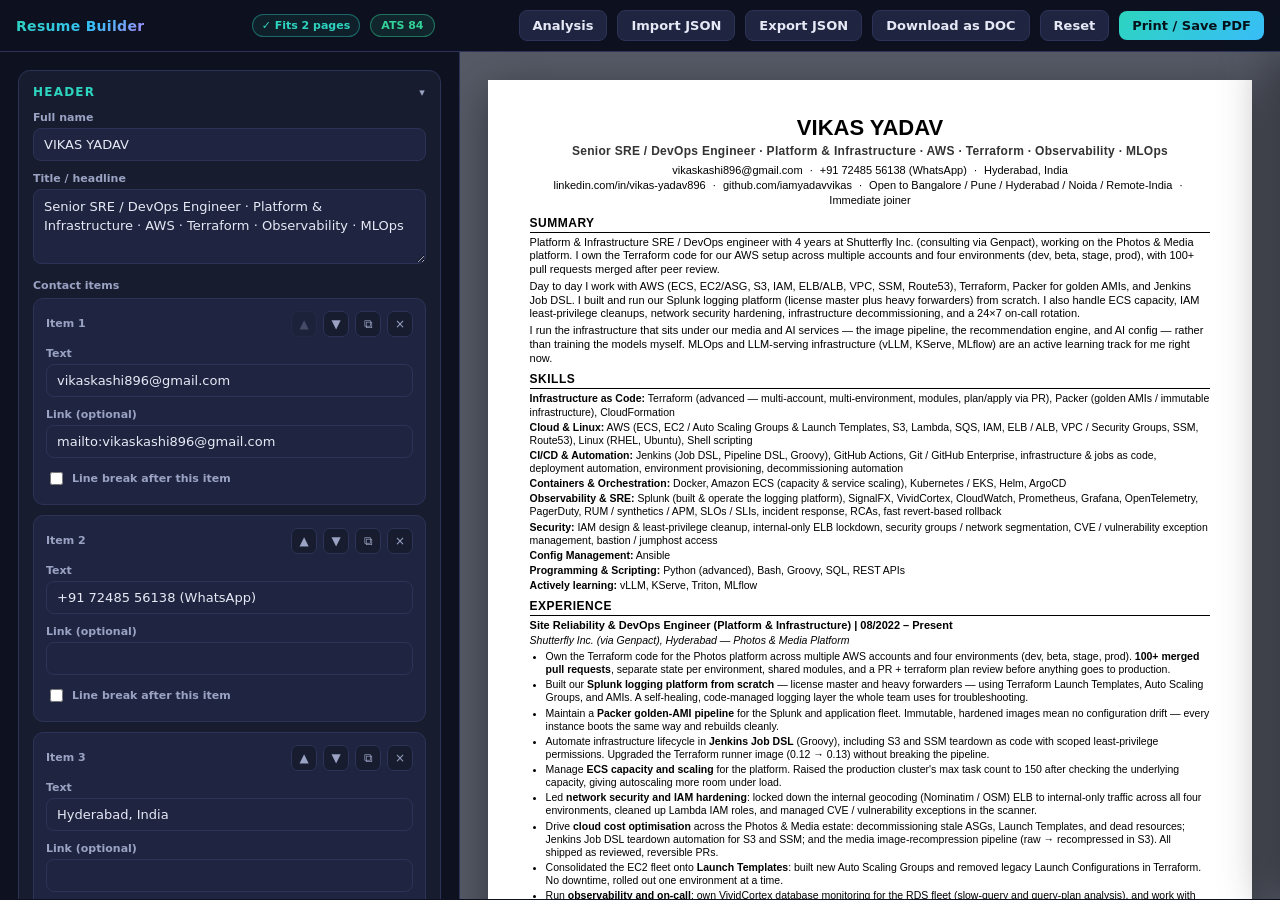
==== resume-builder.html @ e526722a "Fix DOC download to maintain one-page layout" ====
<!DOCTYPE html>
<html lang="en">
<head>
  <meta charset="UTF-8" />
  <meta name="viewport" content="width=device-width, initial-scale=1.0" />
  <title>Resume Builder — Vikas Yadav</title>
  <style>
    /* ============================================================
       APP CHROME (screen only)
       ============================================================ */
    :root {
      --app-bg: #0e1220;
      --app-panel: #171c2e;
      --app-panel-2: #1f2540;
      --app-border: #2c3357;
      --app-text: #e6e9f5;
      --app-muted: #9aa3c4;
      --app-accent: #2dd4bf;
      --app-accent-2: #38bdf8;
      --app-danger: #f87171;
    }

    * { box-sizing: border-box; }

    html, body { height: 100%; }

    body {
      margin: 0;
      font-family: "Inter", "Segoe UI", system-ui, -apple-system, sans-serif;
      background: var(--app-bg);
      color: var(--app-text);
    }

    .toolbar {
      position: sticky;
      top: 0;
      z-index: 50;
      display: flex;
      align-items: center;
      gap: 10px;
      flex-wrap: wrap;
      padding: 10px 16px;
      background: rgba(14, 18, 32, 0.92);
      backdrop-filter: blur(8px);
      border-bottom: 1px solid var(--app-border);
    }
    .toolbar .brand {
      font-weight: 700;
      letter-spacing: 0.3px;
      margin-right: auto;
      font-size: 14px;
    }
    .toolbar .brand span {
      background: linear-gradient(135deg, #2dd4bf 0%, #38bdf8 60%, #a78bfa 100%);
      -webkit-background-clip: text;
      background-clip: text;
      -webkit-text-fill-color: transparent;
    }
    .btn {
      font: inherit;
      font-size: 13px;
      font-weight: 600;
      color: var(--app-text);
      background: var(--app-panel-2);
      border: 1px solid var(--app-border);
      border-radius: 8px;
      padding: 7px 13px;
      cursor: pointer;
      transition: border-color 0.15s, transform 0.05s, background 0.15s;
    }
    .btn:hover { border-color: var(--app-accent); }
    .btn:active { transform: translateY(1px); }
    .btn.primary {
      background: linear-gradient(135deg, #2dd4bf 0%, #38bdf8 100%);
      color: #06121a;
      border: none;
    }
    .btn.danger:hover { border-color: var(--app-danger); color: var(--app-danger); }
    .saved-pill {
      font-size: 11px;
      color: var(--app-muted);
      min-width: 64px;
    }
    .fit-pill {
      font-size: 11px;
      font-weight: 600;
      padding: 4px 9px;
      border-radius: 999px;
      border: 1px solid var(--app-border);
      white-space: nowrap;
    }
    .fit-pill.ok { color: #2dd4bf; border-color: rgba(45,212,191,0.4); background: rgba(45,212,191,0.08); }
    .fit-pill.warn { color: #f87171; border-color: rgba(248,113,113,0.45); background: rgba(248,113,113,0.1); }

    /* ----- ATS / writing analysis ----- */
    .ats-pill {
      cursor: pointer;
      font-size: 11px;
      font-weight: 700;
      padding: 4px 10px;
      border-radius: 999px;
      border: 1px solid var(--app-border);
      white-space: nowrap;
    }
    .ats-pill.good { color: #34d399; border-color: rgba(52,211,153,0.45); background: rgba(52,211,153,0.1); }
    .ats-pill.mid  { color: #fbbf24; border-color: rgba(251,191,36,0.45); background: rgba(251,191,36,0.1); }
    .ats-pill.low  { color: #f87171; border-color: rgba(248,113,113,0.45); background: rgba(248,113,113,0.1); }

    .analysis-panel {
      position: fixed;
      top: 53px;
      right: 0;
      width: 380px;
      max-width: 92vw;
      height: calc(100vh - 53px);
      background: var(--app-panel);
      border-left: 1px solid var(--app-border);
      overflow-y: auto;
      transform: translateX(100%);
      transition: transform 0.2s ease;
      z-index: 40;
      padding: 16px 16px 60px;
      box-shadow: -16px 0 40px rgba(0,0,0,0.35);
    }
    body.show-analysis .analysis-panel { transform: none; }
    .analysis-panel h3 {
      font-size: 12px;
      text-transform: uppercase;
      letter-spacing: 1.2px;
      color: var(--app-accent);
      margin: 18px 0 8px;
    }
    .analysis-panel h3:first-of-type { margin-top: 0; }
    .ap-close {
      position: absolute;
      top: 12px;
      right: 14px;
      font-size: 18px;
      line-height: 1;
      color: var(--app-muted);
      background: none;
      border: none;
      cursor: pointer;
    }
    .ap-close:hover { color: var(--app-text); }

    .score-card {
      display: flex;
      align-items: center;
      gap: 14px;
      background: var(--app-panel-2);
      border: 1px solid var(--app-border);
      border-radius: 12px;
      padding: 14px;
    }
    .score-num { font-size: 30px; font-weight: 800; line-height: 1; white-space: nowrap; }
    .score-num small { font-size: 13px; font-weight: 600; color: var(--app-muted); }
    .score-meta { font-size: 11px; color: var(--app-muted); flex: 1; }
    .score-bar { height: 6px; border-radius: 999px; background: var(--app-border); margin-top: 7px; overflow: hidden; }
    .score-bar > i { display: block; height: 100%; border-radius: 999px; }
    .s-good { color: #34d399; } .bg-good { background: #34d399; }
    .s-mid  { color: #fbbf24; } .bg-mid  { background: #fbbf24; }
    .s-low  { color: #f87171; } .bg-low  { background: #f87171; }

    .check-row {
      display: flex;
      align-items: flex-start;
      gap: 8px;
      font-size: 12px;
      padding: 5px 0;
      border-bottom: 1px solid rgba(255,255,255,0.04);
    }
    .check-row .ck { flex: 0 0 16px; font-weight: 700; text-align: center; }
    .check-row .ck.pass { color: #34d399; }
    .check-row .ck.fail { color: #f87171; }
    .check-row .ck.warn { color: #fbbf24; }
    .check-row .ck-detail { color: var(--app-muted); font-size: 11px; }

    .issue {
      border-left: 3px solid var(--app-border);
      padding: 7px 10px;
      margin-bottom: 7px;
      background: var(--app-panel-2);
      border-radius: 0 8px 8px 0;
      font-size: 12px;
    }
    .issue.error { border-left-color: #f87171; }
    .issue.warn  { border-left-color: #fbbf24; }
    .issue.info  { border-left-color: #60a5fa; }
    .issue .where { font-size: 10px; text-transform: uppercase; letter-spacing: 0.6px; color: var(--app-muted); }
    .issue .msg { margin-top: 2px; color: var(--app-text); }
    .issue .quote { color: var(--app-muted); font-style: italic; margin-top: 2px; }
    .issue .sug { margin-top: 3px; }
    .issue .sug b { color: #34d399; }

    .verb-cat { margin-bottom: 8px; }
    .verb-cat .vc-title { font-size: 11px; font-weight: 700; color: var(--app-text); margin-bottom: 4px; }
    .chip {
      display: inline-block;
      font-size: 11px;
      color: var(--app-muted);
      background: var(--app-panel-2);
      border: 1px solid var(--app-border);
      border-radius: 6px;
      padding: 2px 7px;
      margin: 0 4px 4px 0;
    }
    .empty-good { font-size: 12px; color: #34d399; padding: 6px 0; }
    .ap-note { font-size: 11px; color: var(--app-muted); line-height: 1.5; margin: 2px 0 6px; }

    @media print { .analysis-panel { display: none !important; } }

    .layout {
      display: grid;
      grid-template-columns: minmax(360px, 460px) 1fr;
      gap: 0;
      height: calc(100vh - 53px);
    }

    /* ----- Form pane ----- */
    .form-pane {
      overflow-y: auto;
      padding: 18px 18px 80px;
      border-right: 1px solid var(--app-border);
      background: var(--app-bg);
    }
    .group {
      background: var(--app-panel);
      border: 1px solid var(--app-border);
      border-radius: 12px;
      padding: 14px 14px 16px;
      margin-bottom: 16px;
    }
    .group > h3 {
      margin: 0 0 12px;
      font-size: 12px;
      text-transform: uppercase;
      letter-spacing: 1.2px;
      color: var(--app-accent);
      cursor: pointer;
      display: flex;
      align-items: center;
      justify-content: space-between;
      user-select: none;
    }
    .group > h3 .chevron {
      font-size: 11px;
      color: var(--app-muted);
      transition: transform 0.15s;
    }
    .group.collapsed > h3 { margin-bottom: 0; }
    .group.collapsed > h3 .chevron { transform: rotate(-90deg); }
    .group.collapsed .group-body { display: none; }
    .field { margin-bottom: 11px; }
    .field:last-child { margin-bottom: 0; }
    .field label {
      display: block;
      font-size: 11px;
      font-weight: 600;
      color: var(--app-muted);
      margin-bottom: 4px;
    }
    .field input[type="text"],
    .field textarea {
      width: 100%;
      font: inherit;
      font-size: 13px;
      color: var(--app-text);
      background: var(--app-panel-2);
      border: 1px solid var(--app-border);
      border-radius: 8px;
      padding: 8px 10px;
      resize: vertical;
    }
    .field input:focus,
    .field textarea:focus {
      outline: none;
      border-color: var(--app-accent);
    }
    .field textarea { min-height: 60px; line-height: 1.45; }

    .item {
      background: var(--app-panel-2);
      border: 1px solid var(--app-border);
      border-radius: 10px;
      padding: 12px;
      margin-bottom: 10px;
    }
    .item-head {
      display: flex;
      align-items: center;
      gap: 6px;
      margin-bottom: 10px;
    }
    .item-head .item-title {
      font-size: 11px;
      font-weight: 700;
      color: var(--app-muted);
      margin-right: auto;
    }
    .icon-btn {
      font: inherit;
      font-size: 12px;
      line-height: 1;
      width: 26px;
      height: 26px;
      display: inline-flex;
      align-items: center;
      justify-content: center;
      color: var(--app-muted);
      background: var(--app-panel);
      border: 1px solid var(--app-border);
      border-radius: 7px;
      cursor: pointer;
    }
    .icon-btn:hover { color: var(--app-text); border-color: var(--app-accent); }
    .icon-btn.del:hover { color: var(--app-danger); border-color: var(--app-danger); }
    .icon-btn:disabled { opacity: 0.3; cursor: not-allowed; }

    .add-btn {
      width: 100%;
      font: inherit;
      font-size: 12px;
      font-weight: 600;
      color: var(--app-accent);
      background: transparent;
      border: 1px dashed var(--app-border);
      border-radius: 8px;
      padding: 8px;
      cursor: pointer;
    }
    .add-btn:hover { border-color: var(--app-accent); background: rgba(45, 212, 191, 0.06); }

    .bullets { margin-top: 8px; }
    .bullet-row {
      display: flex;
      align-items: flex-start;
      gap: 6px;
      margin-bottom: 6px;
    }
    .bullet-row textarea {
      flex: 1;
      min-height: 44px;
    }
    .bullet-row .bullet-ctrls {
      display: flex;
      flex-direction: column;
      gap: 4px;
    }
    .hint {
      font-size: 10.5px;
      color: var(--app-muted);
      margin-top: 4px;
      line-height: 1.4;
    }
    .hint code {
      background: var(--app-panel-2);
      padding: 1px 4px;
      border-radius: 4px;
      color: var(--app-accent);
    }

    /* ----- Preview pane ----- */
    .preview-pane {
      overflow-y: auto;
      padding: 28px;
      background: #555a66;
      display: flex;
      justify-content: center;
      align-items: flex-start;
    }
    .page {
      background: #fff;
      width: 210mm;
      min-height: 297mm;
      padding: 9mm 11mm;
      box-shadow: 0 10px 40px rgba(0, 0, 0, 0.4);
      position: relative;
    }
    .page-guide {
      position: absolute;
      left: 0;
      right: 0;
      border-top: 1px dashed rgba(220, 38, 38, 0.5);
      pointer-events: none;
      z-index: 2;
    }
    .page-guide span {
      position: absolute;
      right: 6px;
      top: -8px;
      font-size: 8px;
      font-weight: 600;
      color: #dc2626;
      background: #fff;
      padding: 0 4px;
      font-family: "Inter", system-ui, sans-serif;
      letter-spacing: 0.4px;
    }

    @media (max-width: 900px) {
      .layout { grid-template-columns: 1fr; height: auto; }
      .form-pane { border-right: none; border-bottom: 1px solid var(--app-border); max-height: 65vh; }
      .preview-pane { overflow-x: auto; padding: 16px; }
    }

    /* ============================================================
       RESUME PREVIEW STYLES (mirror of resume.html print CSS)
       Scoped under .resume so app chrome is unaffected.
       ============================================================ */
    .resume {
      font-family: Arial, Helvetica, sans-serif;
      color: #000;
      font-size: 11px;
      line-height: 1.25;
    }
    .resume * { box-sizing: border-box; margin: 0; padding: 0; }
    .resume header { text-align: center; margin-bottom: 6px; }
    .resume .name {
      font-size: 22px;
      font-weight: 700;
      margin-bottom: 2px;
      color: #000;
    }
    .resume .title {
      font-size: 12px;
      font-weight: 600;
      color: #333;
      letter-spacing: 0.3px;
      margin-bottom: 4px;
    }
    .resume .contact {
      font-size: 11px;
      color: #000;
      line-height: 1.4;
    }
    .resume .contact a { color: #000; text-decoration: none; }
    .resume .contact span { white-space: nowrap; }
    .resume .sep { color: #000; margin: 0 4px; }
    .resume section { margin-top: 7px; }
    .resume h2 {
      font-size: 12px;
      font-weight: 700;
      text-transform: uppercase;
      letter-spacing: 0.5px;
      color: #000;
      border-bottom: 1.5px solid #000;
      padding-bottom: 1px;
      margin-bottom: 3px;
    }
    .resume p.summary { font-size: 11px; color: #000; margin-bottom: 3px; text-align: left; }
    .resume .skills p { font-size: 10.5px; color: #000; margin-bottom: 2px; }
    .resume .skills strong { font-weight: 700; color: #000; }
    .resume .job-title-line { font-size: 11px; font-weight: 700; color: #000; margin-bottom: 1px; }
    .resume .job-company-line { font-size: 10.5px; font-style: italic; color: #000; margin-bottom: 3px; }
    .resume ul { list-style: disc; margin: 0 0 3px; padding-left: 16px; }
    .resume li { font-size: 10.5px; margin-bottom: 2px; color: #000; }
    .resume li strong { color: #000; font-weight: 700; }
    .resume .edu-line { font-size: 11px; color: #000; margin-bottom: 3px; }
    .resume .edu-line strong { font-weight: 700; }

    /* ============================================================
       PRINT — only the resume, at A4, app chrome hidden
       ============================================================ */
    @page { size: A4; margin: 0; }
    @media print {
      html, body {
        -webkit-print-color-adjust: exact;
        print-color-adjust: exact;
        background: #fff !important;
        height: auto !important;
      }
      .toolbar, .form-pane, .preview-pane { display: block; }
      .toolbar, .form-pane { display: none !important; }
      .layout { display: block; height: auto; }
      .preview-pane {
        overflow: visible;
        padding: 0;
        background: #fff;
        display: block;
      }
      .page {
        width: auto;
        min-height: 0;
        padding: 7mm 9mm;
        background: #fff;
        box-shadow: none;
      }
      .page-guide { display: none !important; }
      .resume section { page-break-inside: avoid; }
      .resume li, .resume .job-head { page-break-inside: avoid; }
    }
  </style>
</head>
<body>
  <div class="toolbar">
    <div class="brand"><span>Resume Builder</span></div>
    <span class="fit-pill" id="fitPill"></span>
    <span class="ats-pill" id="atsPill" title="Open ATS &amp; writing analysis">ATS &mdash;</span>
    <span class="saved-pill" id="savedPill"></span>
    <button class="btn" id="btnAnalysis">Analysis</button>
    <button class="btn" id="btnImport">Import JSON</button>
    <button class="btn" id="btnExport">Export JSON</button>
    <button class="btn" id="btnDownloadDoc">Download as DOC</button>
    <button class="btn danger" id="btnReset">Reset</button>
    <button class="btn primary" id="btnPrint">Print / Save PDF</button>
    <input type="file" id="fileInput" accept="application/json,.json" hidden />
  </div>

  <div class="layout">
    <div class="form-pane" id="formPane"></div>
    <div class="preview-pane">
      <div class="page" id="page">
        <div class="resume" id="resume"></div>
      </div>
    </div>
  </div>

  <aside class="analysis-panel" id="analysisPanel"></aside>

  <script>
  "use strict";

  /* ============================================================
     DEFAULT DATA (seeded verbatim from resume.html)
     ============================================================ */
  const DEFAULT_DATA = {
    name: "VIKAS YADAV",
    title: "Senior SRE / DevOps Engineer · Platform & Infrastructure · AWS · Terraform · Observability · MLOps",
    contacts: [
      { text: "vikaskashi896@gmail.com", href: "mailto:vikaskashi896@gmail.com", break: false },
      { text: "+91 72485 56138 (WhatsApp)", href: "", break: false },
      { text: "Hyderabad, India", href: "", break: true },
      { text: "linkedin.com/in/vikas-yadav896", href: "https://linkedin.com/in/vikas-yadav896", break: false },
      { text: "github.com/iamyadavvikas", href: "https://github.com/iamyadavvikas", break: false },
      { text: "Open to Bangalore / Pune / Hyderabad / Noida / Remote-India", href: "", break: false },
      { text: "Immediate joiner", href: "", break: false }
    ],
    summary: "Platform & Infrastructure SRE / DevOps engineer with 4 years at Shutterfly Inc. (consulting via Genpact), working on the Photos & Media platform. I own the Terraform code for our AWS setup across multiple accounts and four environments (dev, beta, stage, prod), with 100+ pull requests merged after peer review.\n\nDay to day I work with AWS (ECS, EC2/ASG, S3, IAM, ELB/ALB, VPC, SSM, Route53), Terraform, Packer for golden AMIs, and Jenkins Job DSL. I built and run our Splunk logging platform (license master plus heavy forwarders) from scratch. I also handle ECS capacity, IAM least-privilege cleanups, network security hardening, infrastructure decommissioning, and a 24×7 on-call rotation.\n\nI run the infrastructure that sits under our media and AI services — the image pipeline, the recommendation engine, and AI config — rather than training the models myself. MLOps and LLM-serving infrastructure (vLLM, KServe, MLflow) are an active learning track for me right now.",
    skills: [
      { k: "Infrastructure as Code", v: "Terraform (advanced — multi-account, multi-environment, modules, plan/apply via PR), Packer (golden AMIs / immutable infrastructure), CloudFormation" },
      { k: "Cloud & Linux", v: "AWS (ECS, EC2 / Auto Scaling Groups & Launch Templates, S3, Lambda, SQS, IAM, ELB / ALB, VPC / Security Groups, SSM, Route53), Linux (RHEL, Ubuntu), Shell scripting" },
      { k: "CI/CD & Automation", v: "Jenkins (Job DSL, Pipeline DSL, Groovy), GitHub Actions, Git / GitHub Enterprise, infrastructure & jobs as code, deployment automation, environment provisioning, decommissioning automation" },
      { k: "Containers & Orchestration", v: "Docker, Amazon ECS (capacity & service scaling), Kubernetes / EKS, Helm, ArgoCD" },
      { k: "Observability & SRE", v: "Splunk (built & operate the logging platform), SignalFX, VividCortex, CloudWatch, Prometheus, Grafana, OpenTelemetry, PagerDuty, RUM / synthetics / APM, SLOs / SLIs, incident response, RCAs, fast revert-based rollback" },
      { k: "Security", v: "IAM design & least-privilege cleanup, internal-only ELB lockdown, security groups / network segmentation, CVE / vulnerability exception management, bastion / jumphost access" },
      { k: "Config Management", v: "Ansible" },
      { k: "Programming & Scripting", v: "Python (advanced), Bash, Groovy, SQL, REST APIs" },
      { k: "Actively learning", v: "vLLM, KServe, Triton, MLflow" }
    ],
    experience: [
      {
        title: "Site Reliability & DevOps Engineer (Platform & Infrastructure)",
        date: "08/2022 – Present",
        org: "Shutterfly Inc. (via Genpact), Hyderabad — Photos & Media Platform",
        bullets: [
          "Own the Terraform code for the Photos platform across multiple AWS accounts and four environments (dev, beta, stage, prod). **100+ merged pull requests**, separate state per environment, shared modules, and a PR + terraform plan review before anything goes to production.",
          "Built our **Splunk logging platform from scratch** — license master and heavy forwarders — using Terraform Launch Templates, Auto Scaling Groups, and AMIs. A self-healing, code-managed logging layer the whole team uses for troubleshooting.",
          "Maintain a **Packer golden-AMI pipeline** for the Splunk and application fleet. Immutable, hardened images mean no configuration drift — every instance boots the same way and rebuilds cleanly.",
          "Automate infrastructure lifecycle in **Jenkins Job DSL** (Groovy), including S3 and SSM teardown as code with scoped least-privilege permissions. Upgraded the Terraform runner image (0.12 → 0.13) without breaking the pipeline.",
          "Manage **ECS capacity and scaling** for the platform. Raised the production cluster's max task count to 150 after checking the underlying capacity, giving autoscaling more room under load.",
          "Led **network security and IAM hardening**: locked down the internal geocoding (Nominatim / OSM) ELB to internal-only traffic across all four environments, cleaned up Lambda IAM roles, and managed CVE / vulnerability exceptions in the scanner.",
          "Drive **cloud cost optimisation** across the Photos & Media estate: decommissioning stale ASGs, Launch Templates, and dead resources; Jenkins Job DSL teardown automation for S3 and SSM; and the media image-recompression pipeline (raw → recompressed in S3). All shipped as reviewed, reversible PRs.",
          "Consolidated the EC2 fleet onto **Launch Templates**: built new Auto Scaling Groups and removed legacy Launch Configurations in Terraform. No downtime, rolled out one environment at a time.",
          "Run **observability and on-call**: own VividCortex database monitoring for the RDS fleet (slow-query and query-plan analysis), and work with SignalFX, RUM, synthetics, and APM across the photo-upload and CreateMedia paths. 24×7 on-call rotation.",
          "Handled several **high-severity production incidents** as primary on-call: a media-cloud traffic surge of 4.4M+ calls that overloaded the user-service Redis cluster; a 45-minute Sev-1 outage from a Terraform / Akamai misconfiguration (fixed with a revert PR); and a 1-hour platform-wide upload failure triggered by a third-party ingestion API.",
          "Cut **on-call alert fatigue by ~25%** across the Photos, Media, and Upload dashboard groups via a domain-wide SignalFX cleanup — retired 147 old detectors and 617 stale charts.",
          "Lead **RCAs and post-incident follow-ups** for critical failures — drove long-term fixes like enforcing timeouts on social-media ingestion calls and fixing autoscaling instability surfaced in load tests.",
          "Support the media and AI platform at the infrastructure layer: own the S3 bucket policy for the media-image-recompressor, the ECS capacity AI services scale on, and AI config via SSM parameters. MLOps as the reliability layer, not model training."
        ]
      }
    ],
    projects: [
      { title: "Splunk Logging Platform (built from scratch):", body: "Set up the license master and heavy forwarders entirely in Terraform (Launch Templates, ASGs, AMIs). A self-healing, code-managed logging layer the Photos & Media team uses every day." },
      { title: "Cloud Cost Optimisation:", body: "Decommissioning stale ASGs, Launch Templates, and dead resources; Jenkins Job DSL teardown-as-code for S3 and SSM; and the media image-recompression pipeline (raw → recompressed in S3) for ongoing storage savings. All shipped as reviewed, reversible PRs." },
      { title: "Observability & Incident Response:", body: "Built and run Splunk. Own VividCortex database monitoring (slow-query and query-plan analysis on RDS). Use SignalFX, RUM, APM, and synthetics across the photo-upload and CreateMedia KPIs. Fast revert PRs are the main rollback during incidents." }
    ],
    education: [
      { degree: "**Master of Technology (M.Tech)** — Indian Institute of Technology Kharagpur (IIT Kharagpur)", date: "2020 – 2022" },
      { degree: "**Bachelor of Technology (B.Tech)** — University of Petroleum and Energy Studies (UPES), Dehradun, India", date: "2015 – 2019" }
    ]
  };

  const STORAGE_KEY = "resumeData";
  const COLLAPSE_KEY = "resumeCollapse";

  let collapseState = {};
  try { collapseState = JSON.parse(localStorage.getItem(COLLAPSE_KEY)) || {}; } catch (e) { collapseState = {}; }

  /* ============================================================
     STATE
     ============================================================ */
  let data = load();

  function load() {
    try {
      const raw = localStorage.getItem(STORAGE_KEY);
      if (raw) return migrate(JSON.parse(raw));
    } catch (e) { /* ignore corrupt storage */ }
    return clone(DEFAULT_DATA);
  }

  function migrate(d) {
    // Ensure all top-level keys exist so older saves don't break the UI.
    const base = clone(DEFAULT_DATA);
    return Object.assign(base, d);
  }

  function clone(o) { return JSON.parse(JSON.stringify(o)); }

  let saveTimer = null;
  function save() {
    clearTimeout(saveTimer);
    saveTimer = setTimeout(() => {
      try {
        localStorage.setItem(STORAGE_KEY, JSON.stringify(data));
        flashSaved();
      } catch (e) { /* storage full / disabled */ }
    }, 250);
  }

  function flashSaved() {
    const pill = document.getElementById("savedPill");
    const t = new Date();
    pill.textContent = "Saved " + t.toLocaleTimeString();
  }

  /* ============================================================
     HELPERS
     ============================================================ */
  function escapeHtml(s) {
    return String(s)
      .replace(/&/g, "&amp;")
      .replace(/</g, "&lt;")
      .replace(/>/g, "&gt;");
  }

  // **bold** -> <strong>, after escaping. No other HTML allowed (XSS-safe).
  function fmt(s) {
    return escapeHtml(s).replace(/\*\*([^*]+)\*\*/g, "<strong>$1</strong>");
  }

  function el(tag, attrs, children) {
    const node = document.createElement(tag);
    if (attrs) for (const k in attrs) {
      if (k === "class") node.className = attrs[k];
      else if (k === "html") node.innerHTML = attrs[k];
      else if (k === "text") node.textContent = attrs[k];
      else if (k.startsWith("on") && typeof attrs[k] === "function") node.addEventListener(k.slice(2), attrs[k]);
      else if (attrs[k] === true) node.setAttribute(k, "");
      else if (attrs[k] !== false && attrs[k] != null) node.setAttribute(k, attrs[k]);
    }
    if (children) (Array.isArray(children) ? children : [children]).forEach(c => {
      if (c == null) return;
      node.appendChild(typeof c === "string" ? document.createTextNode(c) : c);
    });
    return node;
  }

  /* ============================================================
     PREVIEW RENDER
     ============================================================ */
  function renderPreview() {
    const r = document.getElementById("resume");
    const parts = [];

    // Header
    let contactHtml = "";
    data.contacts.forEach((c, i) => {
      const inner = c.href
        ? '<a href="' + escapeHtml(c.href) + '">' + escapeHtml(c.text) + "</a>"
        : escapeHtml(c.text);
      contactHtml += "<span>" + inner + "</span>";
      const isLast = i === data.contacts.length - 1;
      if (c.break) contactHtml += "<br />\n";
      else if (!isLast) contactHtml += ' <span class="sep">·</span> ';
    });

    parts.push(
      '<header>' +
        '<div class="name">' + escapeHtml(data.name) + "</div>" +
        '<div class="title">' + escapeHtml(data.title) + "</div>" +
        '<div class="contact">' + contactHtml + "</div>" +
      "</header>"
    );

    // Summary (blank lines split into separate paragraphs)
    let sumHtml = "<section><h2>Summary</h2>";
    String(data.summary).split(/\n\s*\n/).forEach(para => {
      const t = para.trim();
      if (t) sumHtml += '<p class="summary">' + fmt(t) + "</p>";
    });
    sumHtml += "</section>";
    parts.push(sumHtml);

    // Skills
    let skillsHtml = '<section><h2>Skills</h2><div class="skills">';
    data.skills.forEach(s => {
      const k = String(s.k || "").trim().replace(/:$/, "");
      skillsHtml += "<p><strong>" + fmt(k) + ":</strong> " + fmt(s.v) + "</p>";
    });
    skillsHtml += "</div></section>";
    parts.push(skillsHtml);

    // Experience
    let expHtml = "<section><h2>Experience</h2>";
    data.experience.forEach(job => {
      const dateStr = job.date ? " | " + escapeHtml(job.date) : "";
      expHtml +=
        '<p class="job-title-line">' + fmt(job.title) + dateStr + "</p>" +
        '<p class="job-company-line">' + fmt(job.org) + "</p><ul>";
      job.bullets.forEach(b => { expHtml += "<li>" + fmt(b) + "</li>"; });
      expHtml += "</ul>";
    });
    expHtml += "</section>";
    parts.push(expHtml);

    // Projects
    let projHtml = '<section><h2>Key Projects</h2><ul>';
    data.projects.forEach(p => {
      projHtml += "<li><strong>" + fmt(p.title) + "</strong> " + fmt(p.body) + "</li>";
    });
    projHtml += "</ul></section>";
    parts.push(projHtml);

    // Education
    let eduHtml = "<section><h2>Education</h2>";
    data.education.forEach(e => {
      const dateStr = e.date ? " | " + escapeHtml(e.date) : "";
      eduHtml += '<p class="edu-line">' + fmt(e.degree) + dateStr + "</p>";
    });
    eduHtml += "</section>";
    parts.push(eduHtml);

    r.innerHTML = parts.join("");
    requestAnimationFrame(() => { updatePageFit(); renderAnalysis(); });
  }

  /* ============================================================
     PAGE-FIT MEASUREMENT + PAGE-BREAK GUIDES
     ============================================================ */
  let lastPageCount = 1;
  const PX_PER_MM = 96 / 25.4;
  const USABLE_MM = 297 - 11 - 11;       // A4 height minus top+bottom margins
  const USABLE_PX = USABLE_MM * PX_PER_MM;
  const PAD_TOP_PX = 11 * PX_PER_MM;

  function updatePageFit() {
    const resume = document.getElementById("resume");
    const page = document.getElementById("page");
    const pill = document.getElementById("fitPill");
    if (!resume || !page || !pill) return;

    const h = resume.offsetHeight;
    const pages = Math.max(1, Math.ceil(h / USABLE_PX - 0.002));
    lastPageCount = pages;

    pill.classList.remove("ok", "warn");
    if (pages <= 2) {
      pill.classList.add("ok");
      pill.textContent = pages === 1 ? "\u2713 Fits 1 page" : "\u2713 Fits 2 pages";
    } else {
      pill.classList.add("warn");
      pill.textContent = "\u26A0 " + pages + " pages \u2014 trim to fit";
    }

    // Redraw page-break guide lines inside the preview page.
    page.querySelectorAll(".page-guide").forEach(g => g.remove());
    for (let n = 1; n < pages; n++) {
      const guide = el("div", { class: "page-guide" }, [
        el("span", { text: "page " + n + " / " + (n + 1) })
      ]);
      guide.style.top = (PAD_TOP_PX + n * USABLE_PX) + "px";
      page.appendChild(guide);
    }
  }

  /* ============================================================
     FORM BUILDERS
     ============================================================ */
  function update(path, value) {
    // path is array, e.g. ["experience", 0, "bullets", 2]
    let o = data;
    for (let i = 0; i < path.length - 1; i++) o = o[path[i]];
    o[path[path.length - 1]] = value;
    save();
    renderPreview();
  }

  function move(arr, from, to) {
    if (to < 0 || to >= arr.length) return;
    const [x] = arr.splice(from, 1);
    arr.splice(to, 0, x);
  }

  function dup(arr, i) { arr.splice(i + 1, 0, clone(arr[i])); }

  function makeGroup(title) {
    const body = el("div", { class: "group-body" });
    const chevron = el("span", { class: "chevron", html: "&#9662;" });
    const h3 = el("h3", {}, [el("span", { text: title }), chevron]);
    const collapsed = collapseState[title] === true;
    const group = el("div", { class: "group" + (collapsed ? " collapsed" : "") }, [h3, body]);
    h3.addEventListener("click", () => {
      const isCol = group.classList.toggle("collapsed");
      collapseState[title] = isCol;
      try { localStorage.setItem(COLLAPSE_KEY, JSON.stringify(collapseState)); } catch (e) { /* ignore */ }
    });
    return { group, body };
  }

  function textField(label, value, oninput, multiline) {
    const input = multiline
      ? el("textarea", { rows: 3 })
      : el("input", { type: "text" });
    input.value = value || "";
    input.addEventListener("input", () => oninput(input.value));
    return el("div", { class: "field" }, [el("label", { text: label }), input]);
  }

  function ctrlBtns(idx, len, onUp, onDown, onDel, onDup) {
    const btns = [
      el("button", { class: "icon-btn", title: "Move up", disabled: idx === 0, onclick: onUp, html: "&#9650;" }),
      el("button", { class: "icon-btn", title: "Move down", disabled: idx === len - 1, onclick: onDown, html: "&#9660;" })
    ];
    if (onDup) btns.push(el("button", { class: "icon-btn", title: "Duplicate", onclick: onDup, html: "&#10697;" }));
    btns.push(el("button", { class: "icon-btn del", title: "Remove", onclick: onDel, html: "&times;" }));
    return btns;
  }

  function renderForm() {
    const pane = document.getElementById("formPane");
    pane.innerHTML = "";

    /* ---- Header group ---- */
    const hg = makeGroup("Header");
    hg.body.appendChild(textField("Full name", data.name, v => update(["name"], v)));
    hg.body.appendChild(textField("Title / headline", data.title, v => update(["title"], v), true));

    const contactsWrap = el("div");
    contactsWrap.appendChild(el("label", { class: "", text: "Contact items", style: "display:block;font-size:11px;font-weight:600;color:var(--app-muted);margin:6px 0 6px;" }));
    data.contacts.forEach((c, i) => {
      const item = el("div", { class: "item" });
      const head = el("div", { class: "item-head" }, [
        el("span", { class: "item-title", text: "Item " + (i + 1) }),
        ...ctrlBtns(i, data.contacts.length,
          () => { move(data.contacts, i, i - 1); save(); renderForm(); renderPreview(); },
          () => { move(data.contacts, i, i + 1); save(); renderForm(); renderPreview(); },
          () => { data.contacts.splice(i, 1); save(); renderForm(); renderPreview(); },
          () => { dup(data.contacts, i); save(); renderForm(); renderPreview(); })
      ]);
      item.appendChild(head);
      item.appendChild(textField("Text", c.text, v => update(["contacts", i, "text"], v)));
      item.appendChild(textField("Link (optional)", c.href, v => update(["contacts", i, "href"], v)));
      // line-break toggle
      const cb = el("input", { type: "checkbox" });
      cb.checked = !!c.break;
      cb.addEventListener("change", () => update(["contacts", i, "break"], cb.checked));
      const cbLabel = el("label", { style: "display:flex;align-items:center;gap:6px;font-size:11px;color:var(--app-muted);cursor:pointer;" }, [cb, "Line break after this item"]);
      item.appendChild(el("div", { class: "field" }, [cbLabel]));
      contactsWrap.appendChild(item);
    });
    contactsWrap.appendChild(el("button", {
      class: "add-btn", text: "+ Add contact item",
      onclick: () => { data.contacts.push({ text: "", href: "", break: false }); save(); renderForm(); renderPreview(); }
    }));
    hg.body.appendChild(contactsWrap);
    pane.appendChild(hg.group);

    /* ---- Bold hint ---- */
    const fg = makeGroup("Formatting");
    fg.body.appendChild(el("div", { class: "hint", html: "Wrap text in <code>**double asterisks**</code> to make it <strong>bold</strong> in the resume. Works in the summary, skill values, experience bullets, project titles/body, and education." }));
    pane.appendChild(fg.group);

    /* ---- Summary ---- */
    const sg = makeGroup("Summary");
    sg.body.appendChild(textField("Summary paragraph", data.summary, v => update(["summary"], v), true));
    pane.appendChild(sg.group);

    /* ---- Skills ---- */
    const skg = makeGroup("Skills");
    data.skills.forEach((s, i) => {
      const item = el("div", { class: "item" });
      item.appendChild(el("div", { class: "item-head" }, [
        el("span", { class: "item-title", text: s.k || "Skill row " + (i + 1) }),
        ...ctrlBtns(i, data.skills.length,
          () => { move(data.skills, i, i - 1); save(); renderForm(); renderPreview(); },
          () => { move(data.skills, i, i + 1); save(); renderForm(); renderPreview(); },
          () => { data.skills.splice(i, 1); save(); renderForm(); renderPreview(); },
          () => { dup(data.skills, i); save(); renderForm(); renderPreview(); })
      ]));
      item.appendChild(textField("Category", s.k, v => update(["skills", i, "k"], v)));
      item.appendChild(textField("Skills (value)", s.v, v => update(["skills", i, "v"], v), true));
      skg.body.appendChild(item);
    });
    skg.body.appendChild(el("button", {
      class: "add-btn", text: "+ Add skill row",
      onclick: () => { data.skills.push({ k: "", v: "" }); save(); renderForm(); renderPreview(); }
    }));
    pane.appendChild(skg.group);

    /* ---- Experience ---- */
    const eg = makeGroup("Experience");
    data.experience.forEach((job, i) => {
      const item = el("div", { class: "item" });
      item.appendChild(el("div", { class: "item-head" }, [
        el("span", { class: "item-title", text: "Role " + (i + 1) }),
        ...ctrlBtns(i, data.experience.length,
          () => { move(data.experience, i, i - 1); save(); renderForm(); renderPreview(); },
          () => { move(data.experience, i, i + 1); save(); renderForm(); renderPreview(); },
          () => { data.experience.splice(i, 1); save(); renderForm(); renderPreview(); },
          () => { dup(data.experience, i); save(); renderForm(); renderPreview(); })
      ]));
      item.appendChild(textField("Job title", job.title, v => update(["experience", i, "title"], v)));
      item.appendChild(textField("Dates", job.date, v => update(["experience", i, "date"], v)));
      item.appendChild(textField("Organisation / line", job.org, v => update(["experience", i, "org"], v)));

      // bullets
      const bWrap = el("div", { class: "bullets" });
      bWrap.appendChild(el("label", { style: "display:block;font-size:11px;font-weight:600;color:var(--app-muted);margin-bottom:4px;", text: "Bullets" }));
      job.bullets.forEach((b, j) => {
        const ta = el("textarea", { rows: 2 });
        ta.value = b;
        ta.addEventListener("input", () => update(["experience", i, "bullets", j], ta.value));
        const ctrls = el("div", { class: "bullet-ctrls" }, ctrlBtns(j, job.bullets.length,
          () => { move(job.bullets, j, j - 1); save(); renderForm(); renderPreview(); },
          () => { move(job.bullets, j, j + 1); save(); renderForm(); renderPreview(); },
          () => { job.bullets.splice(j, 1); save(); renderForm(); renderPreview(); },
          () => { dup(job.bullets, j); save(); renderForm(); renderPreview(); }));
        bWrap.appendChild(el("div", { class: "bullet-row" }, [ta, ctrls]));
      });
      bWrap.appendChild(el("button", {
        class: "add-btn", text: "+ Add bullet",
        onclick: () => { job.bullets.push(""); save(); renderForm(); renderPreview(); }
      }));
      item.appendChild(bWrap);
      eg.body.appendChild(item);
    });
    eg.body.appendChild(el("button", {
      class: "add-btn", text: "+ Add role",
      onclick: () => { data.experience.push({ title: "", date: "", org: "", bullets: [""] }); save(); renderForm(); renderPreview(); }
    }));
    pane.appendChild(eg.group);

    /* ---- Projects ---- */
    const pg = makeGroup("Key Projects");
    data.projects.forEach((p, i) => {
      const item = el("div", { class: "item" });
      item.appendChild(el("div", { class: "item-head" }, [
        el("span", { class: "item-title", text: "Project " + (i + 1) }),
        ...ctrlBtns(i, data.projects.length,
          () => { move(data.projects, i, i - 1); save(); renderForm(); renderPreview(); },
          () => { move(data.projects, i, i + 1); save(); renderForm(); renderPreview(); },
          () => { data.projects.splice(i, 1); save(); renderForm(); renderPreview(); },
          () => { dup(data.projects, i); save(); renderForm(); renderPreview(); })
      ]));
      item.appendChild(textField("Title (bold)", p.title, v => update(["projects", i, "title"], v)));
      item.appendChild(textField("Body", p.body, v => update(["projects", i, "body"], v), true));
      pg.body.appendChild(item);
    });
    pg.body.appendChild(el("button", {
      class: "add-btn", text: "+ Add project",
      onclick: () => { data.projects.push({ title: "", body: "" }); save(); renderForm(); renderPreview(); }
    }));
    pane.appendChild(pg.group);

    /* ---- Education ---- */
    const edg = makeGroup("Education");
    data.education.forEach((e, i) => {
      const item = el("div", { class: "item" });
      item.appendChild(el("div", { class: "item-head" }, [
        el("span", { class: "item-title", text: "Entry " + (i + 1) }),
        ...ctrlBtns(i, data.education.length,
          () => { move(data.education, i, i - 1); save(); renderForm(); renderPreview(); },
          () => { move(data.education, i, i + 1); save(); renderForm(); renderPreview(); },
          () => { data.education.splice(i, 1); save(); renderForm(); renderPreview(); },
          () => { dup(data.education, i); save(); renderForm(); renderPreview(); })
      ]));
      item.appendChild(textField("Degree / institution", e.degree, v => update(["education", i, "degree"], v), true));
      item.appendChild(textField("Dates", e.date, v => update(["education", i, "date"], v)));
      edg.body.appendChild(item);
    });
    edg.body.appendChild(el("button", {
      class: "add-btn", text: "+ Add education entry",
      onclick: () => { data.education.push({ degree: "", date: "" }); save(); renderForm(); renderPreview(); }
    }));
    pane.appendChild(edg.group);
  }

  /* ============================================================
     ATS & WRITING ANALYSIS (offline, heuristic)
     ============================================================ */
  const ACTION_VERBS = {
    "Leadership": ["Led","Directed","Spearheaded","Orchestrated","Coordinated","Oversaw","Mentored","Drove","Championed"],
    "Built / Engineered": ["Built","Architected","Engineered","Developed","Designed","Implemented","Deployed","Automated","Configured","Provisioned","Programmed"],
    "Improved": ["Optimized","Improved","Increased","Reduced","Accelerated","Streamlined","Enhanced","Consolidated","Refactored","Hardened","Scaled"],
    "Ownership": ["Owned","Managed","Administered","Operated","Maintained","Governed","Standardized"],
    "Analysis": ["Analyzed","Diagnosed","Investigated","Evaluated","Audited","Identified","Resolved","Troubleshot"],
    "Delivery": ["Delivered","Shipped","Launched","Executed","Completed","Migrated","Decommissioned"],
    "Impact": ["Achieved","Saved","Cut","Eliminated","Prevented","Secured","Generated"]
  };

  const STRONG_VERBS = new Set();
  Object.values(ACTION_VERBS).forEach(arr => arr.forEach(v => STRONG_VERBS.add(v.toLowerCase())));
  ["own","build","architect","engineer","develop","design","implement","deploy","automate","configure","provision","program","optimize","improve","increase","reduce","accelerate","streamline","enhance","consolidate","refactor","harden","scale","manage","administer","operate","maintain","govern","standardize","analyze","diagnose","investigate","evaluate","audit","identify","resolve","troubleshoot","deliver","ship","launch","execute","migrate","decommission","lead","drive","run","support","create","produce","achieve","save","cut","eliminate","prevent","secure","generate","spearhead","orchestrate","coordinate","mentor","oversee","direct","partner","collaborate","negotiate","present","authored","wrote","write","ran"].forEach(v => STRONG_VERBS.add(v));

  const WEAK_STARTS = [
    { re: /^responsible for\b/i, sug: ["Owned","Led","Managed","Directed"] },
    { re: /^worked on\b/i,       sug: ["Built","Developed","Engineered","Delivered"] },
    { re: /^worked with\b/i,     sug: ["Partnered with","Collaborated with","Leveraged"] },
    { re: /^helped to\b|^helped\b/i, sug: ["Enabled","Accelerated","Drove","Supported"] },
    { re: /^assisted (with|in)\b|^assisted\b/i, sug: ["Supported","Facilitated","Partnered on"] },
    { re: /^handled\b/i,         sug: ["Managed","Resolved","Administered","Operated"] },
    { re: /^involved in\b/i,     sug: ["Drove","Led","Contributed to"] },
    { re: /^in charge of\b/i,    sug: ["Led","Owned","Directed"] },
    { re: /^tasked with\b/i,     sug: ["Led","Owned","Executed"] },
    { re: /^duties includ(ed|e)\b/i, sug: ["Led","Delivered","Managed"] },
    { re: /^made\b/i,            sug: ["Built","Created","Engineered","Produced"] },
    { re: /^did\b/i,             sug: ["Executed","Performed","Delivered"] },
    { re: /^used\b/i,            sug: ["Leveraged","Applied","Utilized"] },
    { re: /^utilized\b/i,        sug: ["Applied","Leveraged","Used"] },
    { re: /^got\b/i,             sug: ["Achieved","Secured","Obtained"] },
    { re: /^participated in\b/i, sug: ["Contributed to","Drove","Led"] }
  ];

  const FILLER = ["very","really","extremely","various","a lot of","things","stuff","synergy","go-getter","team player","results-driven","hard-working","detail-oriented","self-starter","think outside the box"];
  const MISSPELL = { "teh":"the","recieve":"receive","occured":"occurred","seperate":"separate","definately":"definitely","enviroment":"environment","wich":"which","alot":"a lot","sucessful":"successful","accross":"across","mantain":"maintain","existance":"existence","priviledge":"privilege","responsibilty":"responsibility","experiance":"experience" };

  function stripMd(s) { return String(s).replace(/\*\*/g, "").trim(); }

  function analyzeText(where, raw, opts) {
    opts = opts || {};
    const issues = [];
    const text = stripMd(raw);
    if (!text) return issues;
    const lower = text.toLowerCase();

    const fp = text.match(/\b(I|I'm|I've|I'll|me|my|mine|we|we're|our|ours|us)\b/g);
    if (fp && fp.length) {
      issues.push({ where, sev: "error", msg: "Uses first-person pronouns (" + [...new Set(fp)].slice(0,4).join(", ") + "). Resumes are written without I/we/my.", quote: text });
    }

    if (opts.bullet) {
      let matched = false;
      for (const w of WEAK_STARTS) {
        if (w.re.test(text)) {
          issues.push({ where, sev: "error", msg: "Weak opener \u2014 start with a strong action verb.", quote: text, sug: w.sug });
          matched = true; break;
        }
      }
      if (!matched) {
        const firstRaw = text.split(/\s+/)[0] || "";
        const first = firstRaw.replace(/[^A-Za-z'-]/g, "").toLowerCase();
        if (first && !STRONG_VERBS.has(first)) {
          issues.push({ where, sev: "info", msg: "May not start with an action verb (\u201C" + firstRaw + "\u201D).", quote: text, sug: ["Led","Built","Improved","Delivered"] });
        }
      }
      if (!/\d/.test(text)) {
        issues.push({ where, sev: "warn", msg: "No number/metric \u2014 quantify the impact (%, count, time, $).", quote: text });
      }
    }

    if (/\b(was|were|been|being|is|are|be)\s+(\w+ed|built|made|done|written|driven|given|taken|seen|known|shown|run|held|sent|kept|led)\b/i.test(text)) {
      issues.push({ where, sev: "warn", msg: "Possible passive voice \u2014 prefer active voice.", quote: text });
    }

    const found = FILLER.filter(f => new RegExp("\\b" + f.replace(/[.*+?^${}()|[\]\\]/g, "\\$&") + "\\b", "i").test(lower));
    if (found.length) {
      issues.push({ where, sev: "info", msg: "Filler/buzzword: " + found.slice(0,3).join(", ") + " \u2014 cut or replace with specifics.", quote: text });
    }

    const misses = Object.keys(MISSPELL).filter(m => new RegExp("\\b" + m + "\\b", "i").test(lower));
    if (misses.length) {
      issues.push({ where, sev: "error", msg: "Likely misspelling: " + misses.map(m => m + " \u2192 " + MISSPELL[m]).join(", "), quote: text });
    }

    if (/ {2,}/.test(raw)) issues.push({ where, sev: "info", msg: "Double space \u2014 collapse to one.", quote: text });
    if (/\s[,.;:]/.test(text)) issues.push({ where, sev: "info", msg: "Space before punctuation.", quote: text });

    const rep = text.match(/\b(\w+)\s+\1\b/i);
    if (rep) issues.push({ where, sev: "warn", msg: "Repeated word: \u201C" + rep[1] + "\u201D.", quote: text });

    text.split(/(?<=[.!?])\s+/).forEach(sent => {
      const wc = sent.trim().split(/\s+/).filter(Boolean).length;
      if (wc > 40) issues.push({ where, sev: "info", msg: "Long sentence (" + wc + " words) \u2014 consider splitting.", quote: sent.trim() });
    });

    return issues;
  }

  function analyze() {
    const issues = [];
    let bulletTotal = 0, bulletWithNum = 0, bulletStrong = 0, firstPerson = 0;

    analyzeText("Summary", data.summary, {}).forEach(i => { issues.push(i); if (i.msg.indexOf("first-person") >= 0) firstPerson++; });

    data.skills.forEach((sk, i) => {
      analyzeText("Skill: " + (sk.k || ("row " + (i+1))), sk.v, {}).forEach(x => issues.push(x));
    });

    data.experience.forEach((job, i) => {
      (job.bullets || []).forEach((b, j) => {
        const where = "Role " + (i+1) + " \u00B7 Bullet " + (j+1);
        const t = stripMd(b);
        if (t) {
          bulletTotal++;
          if (/\d/.test(t)) bulletWithNum++;
          const first = (t.split(/\s+/)[0] || "").replace(/[^A-Za-z'-]/g, "").toLowerCase();
          const weak = WEAK_STARTS.some(w => w.re.test(t));
          if (!weak && STRONG_VERBS.has(first)) bulletStrong++;
        }
        analyzeText(where, b, { bullet: true }).forEach(x => { issues.push(x); if (x.msg.indexOf("first-person") >= 0) firstPerson++; });
      });
    });

    data.projects.forEach((p, i) => {
      analyzeText("Project " + (i+1), (p.title || "") + " " + (p.body || ""), {}).forEach(x => issues.push(x));
    });

    const emailOk = data.contacts.some(c => /@/.test(c.text) || /^mailto:/i.test(c.href || ""));
    const phoneOk = data.contacts.some(c => /\+?\d[\d\s\-()]{7,}/.test(c.text));
    const locOk   = data.contacts.some(c => /,|india|remote|bangalore|hyderabad|pune|noida|delhi|mumbai/i.test(c.text));
    const linkOk  = data.contacts.some(c => /linkedin|github|gitlab|portfolio|http/i.test((c.href || "") + " " + c.text));
    const wordCount = (JSON.stringify([data.summary, data.skills, data.experience, data.projects]).match(/[A-Za-z][A-Za-z'-]+/g) || []).length;

    const quantRatio = bulletTotal ? bulletWithNum / bulletTotal : 0;
    const strongRatio = bulletTotal ? bulletStrong / bulletTotal : 0;

    const checks = [
      { label: "Email present", pass: emailOk },
      { label: "Phone present", pass: phoneOk },
      { label: "Location present", pass: locOk },
      { label: "LinkedIn / GitHub link", pass: linkOk },
      { label: "Summary written", pass: !!stripMd(data.summary) },
      { label: "At least 4 skill rows", pass: data.skills.length >= 4 },
      { label: "Experience with bullets", pass: data.experience.some(j => (j.bullets||[]).some(b => stripMd(b))) },
      { label: "Education present", pass: data.education.length >= 1 },
      { label: "Fits 1\u20132 pages", pass: lastPageCount <= 2, detail: lastPageCount + " page(s)" },
      { label: "Reasonable length", pass: wordCount >= 350 && wordCount <= 900, detail: wordCount + " words" },
      { label: "Most bullets quantified", pass: quantRatio >= 0.5, detail: Math.round(quantRatio*100) + "% have a number" },
      { label: "No first-person pronouns", pass: firstPerson === 0, detail: firstPerson ? (firstPerson + " found") : "" },
      { label: "Strong action-verb openers", pass: strongRatio >= 0.7, detail: Math.round(strongRatio*100) + "% strong" },
      { label: "Standard section headings", pass: true }
    ];

    let score = 0;
    score += (emailOk?5:0) + (phoneOk?4:0) + (locOk?3:0) + (linkOk?3:0);
    score += (checks[4].pass?4:0)+(checks[5].pass?4:0)+(checks[6].pass?4:0)+(checks[7].pass?3:0);
    score += (lastPageCount<=2?10:0);
    score += (checks[9].pass?5:0);
    score += Math.round(quantRatio*20);
    score += (firstPerson===0?15:Math.max(0,15-firstPerson*3));
    score += Math.round(strongRatio*15);
    const errCount = issues.filter(i => i.sev==="error").length;
    score += Math.max(0, 5 - Math.min(5, errCount));
    score = Math.max(0, Math.min(100, Math.round(score)));

    return { score, checks, issues };
  }

  function renderAnalysis() {
    const panel = document.getElementById("analysisPanel");
    const pill = document.getElementById("atsPill");
    if (!panel) return;
    const a = analyze();

    if (pill) {
      pill.classList.remove("good","mid","low");
      pill.classList.add(a.score >= 80 ? "good" : a.score >= 60 ? "mid" : "low");
      pill.textContent = "ATS " + a.score;
    }
    if (!document.body.classList.contains("show-analysis")) return;

    const tier = a.score >= 80 ? "good" : a.score >= 60 ? "mid" : "low";
    const tierWord = a.score >= 80 ? "Strong" : a.score >= 60 ? "Needs work" : "Weak";

    let html = '<button class="ap-close" id="apClose" title="Close">\u00D7</button>';
    html += '<h3>ATS Score</h3>';
    html += '<div class="score-card"><div class="score-num s-' + tier + '">' + a.score + '<small>/100</small></div>' +
            '<div class="score-meta"><b class="s-' + tier + '">' + tierWord + '</b>' +
            '<div class="score-bar"><i class="bg-' + tier + '" style="width:' + a.score + '%"></i></div>' +
            'Single column, standard fonts, real text \u2014 no tables, images or icons.</div></div>';

    html += '<h3>Checklist</h3>';
    a.checks.forEach(c => {
      const soft = (c.label.indexOf("first-person")>=0 || c.label.indexOf("quantified")>=0 || c.label.indexOf("action-verb")>=0 || c.label.indexOf("length")>=0 || c.label.indexOf("pages")>=0);
      const cls = c.pass ? "pass" : (soft ? "warn" : "fail");
      const mark = c.pass ? "\u2713" : (cls === "warn" ? "\u26A0" : "\u2717");
      html += '<div class="check-row"><span class="ck ' + cls + '">' + mark + '</span>' +
              '<span>' + escapeHtml(c.label) + (c.detail ? ' <span class="ck-detail">(' + escapeHtml(c.detail) + ')</span>' : '') + '</span></div>';
    });

    const order = { error: 0, warn: 1, info: 2 };
    const sorted = a.issues.slice().sort((x,y) => order[x.sev] - order[y.sev]);
    html += '<h3>Writing Suggestions (' + sorted.length + ')</h3>';
    if (!sorted.length) {
      html += '<div class="empty-good">\u2713 No writing issues detected.</div>';
    } else {
      sorted.forEach(it => {
        html += '<div class="issue ' + it.sev + '"><div class="where">' + escapeHtml(it.where) + '</div>' +
                '<div class="msg">' + escapeHtml(it.msg) + '</div>';
        if (it.quote) html += '<div class="quote">\u201C' + escapeHtml(it.quote.length > 110 ? it.quote.slice(0,110) + "\u2026" : it.quote) + '\u201D</div>';
        if (it.sug) html += '<div class="sug">Try: <b>' + it.sug.map(escapeHtml).join("</b>, <b>") + '</b></div>';
        html += '</div>';
      });
    }

    html += '<h3>Action Verb Library</h3>';
    html += '<div class="ap-note">Open every bullet with one of these, matched to the result.</div>';
    Object.keys(ACTION_VERBS).forEach(cat => {
      html += '<div class="verb-cat"><div class="vc-title">' + escapeHtml(cat) + '</div>';
      html += ACTION_VERBS[cat].map(v => '<span class="chip">' + escapeHtml(v) + '</span>').join("");
      html += '</div>';
    });

    panel.innerHTML = html;
    const close = document.getElementById("apClose");
    if (close) close.addEventListener("click", () => document.body.classList.remove("show-analysis"));
  }

  /* ============================================================
     TOOLBAR ACTIONS
     ============================================================ */
  document.getElementById("btnExport").addEventListener("click", () => {
    const blob = new Blob([JSON.stringify(data, null, 2)], { type: "application/json" });
    const url = URL.createObjectURL(blob);
    const a = el("a", { href: url, download: "resume-data.json" });
    document.body.appendChild(a);
    a.click();
    a.remove();
    URL.revokeObjectURL(url);
  });

  document.getElementById("btnImport").addEventListener("click", () => {
    document.getElementById("fileInput").click();
  });
  document.getElementById("fileInput").addEventListener("change", (ev) => {
    const file = ev.target.files[0];
    if (!file) return;
    const reader = new FileReader();
    reader.onload = () => {
      try {
        const parsed = JSON.parse(reader.result);
        if (!parsed || typeof parsed !== "object") throw new Error("not an object");
        data = migrate(parsed);
        save();
        renderForm();
        renderPreview();
      } catch (e) {
        alert("Could not import: the file is not valid resume JSON.");
      }
      ev.target.value = "";
    };
    reader.readAsText(file);
  });

  document.getElementById("btnReset").addEventListener("click", () => {
    if (confirm("Reset to the default resume? This clears your saved edits in this browser.")) {
      data = clone(DEFAULT_DATA);
      save();
      renderForm();
      renderPreview();
    }
  });

  document.getElementById("btnPrint").addEventListener("click", () => window.print());

  document.getElementById("btnDownloadDoc").addEventListener("click", () => {
    // Generate resume content as HTML
    const resumeHtml = document.getElementById("resume").innerHTML;
    
    // Create a complete HTML document styled for Word
    const htmlContent = `
      <html>
        <head>
          <meta charset="UTF-8">
          <title>${data.name} - Resume</title>
          <style>
            @page {
              size: A4;
              margin: 0.35in 0.43in;
            }
            body {
              font-family: Arial, Helvetica, sans-serif;
              line-height: 1.25;
              margin: 0;
              padding: 0;
              color: #000;
              page-break-after: avoid;
            }
            * {
              margin: 0;
              padding: 0;
              box-sizing: border-box;
            }
            header {
              text-align: center;
              margin-bottom: 6px;
              page-break-inside: avoid;
            }
            .name {
              font-size: 22px;
              font-weight: 700;
              margin-bottom: 2px;
            }
            .title {
              font-size: 12px;
              font-weight: 600;
              letter-spacing: 0.3px;
              margin-bottom: 4px;
            }
            .contact {
              font-size: 11px;
              line-height: 1.4;
            }
            .contact a {
              color: #0563c1;
              text-decoration: underline;
            }
            .contact span {
              white-space: nowrap;
            }
            .sep {
              margin: 0 4px;
            }
            section {
              margin-top: 7px;
              page-break-inside: avoid;
            }
            h2 {
              font-size: 12px;
              font-weight: 700;
              text-transform: uppercase;
              letter-spacing: 0.5px;
              border-bottom: 1.5px solid #000;
              padding-bottom: 1px;
              margin-bottom: 3px;
            }
            p.summary {
              font-size: 11px;
              margin-bottom: 3px;
              text-align: left;
            }
            .skills p {
              font-size: 10.5px;
              margin-bottom: 2px;
            }
            .skills strong {
              font-weight: 700;
            }
            .job-title-line {
              font-size: 11px;
              font-weight: 700;
              margin-bottom: 1px;
              page-break-inside: avoid;
            }
            .job-company-line {
              font-size: 10.5px;
              font-style: italic;
              margin-bottom: 3px;
            }
            ul {
              list-style: disc;
              margin: 0 0 3px;
              padding-left: 16px;
            }
            li {
              font-size: 10.5px;
              margin-bottom: 2px;
              page-break-inside: avoid;
            }
            li strong {
              font-weight: 700;
            }
            .edu-line {
              font-size: 11px;
              margin-bottom: 3px;
              page-break-inside: avoid;
            }
            .edu-line strong {
              font-weight: 700;
            }
            strong {
              font-weight: 700;
            }
          </style>
        </head>
        <body>
          ${resumeHtml}
        </body>
      </html>
    `;

    // Create a Blob from the HTML
    const blob = new Blob([htmlContent], { type: "application/msword" });
    
    // Create download link
    const url = URL.createObjectURL(blob);
    const link = el("a", { href: url, download: data.name.replace(/\\s+/g, "_") + ".doc" });
    document.body.appendChild(link);
    link.click();
    link.remove();
    URL.revokeObjectURL(url);
  });

  function toggleAnalysis(force) {
    const show = typeof force === "boolean" ? force : !document.body.classList.contains("show-analysis");
    document.body.classList.toggle("show-analysis", show);
    if (show) renderAnalysis();
  }
  document.getElementById("btnAnalysis").addEventListener("click", () => toggleAnalysis());
  document.getElementById("atsPill").addEventListener("click", () => toggleAnalysis(true));

  /* ============================================================
     INIT
     ============================================================ */
  renderForm();
  renderPreview();
  </script>
</body>
</html>
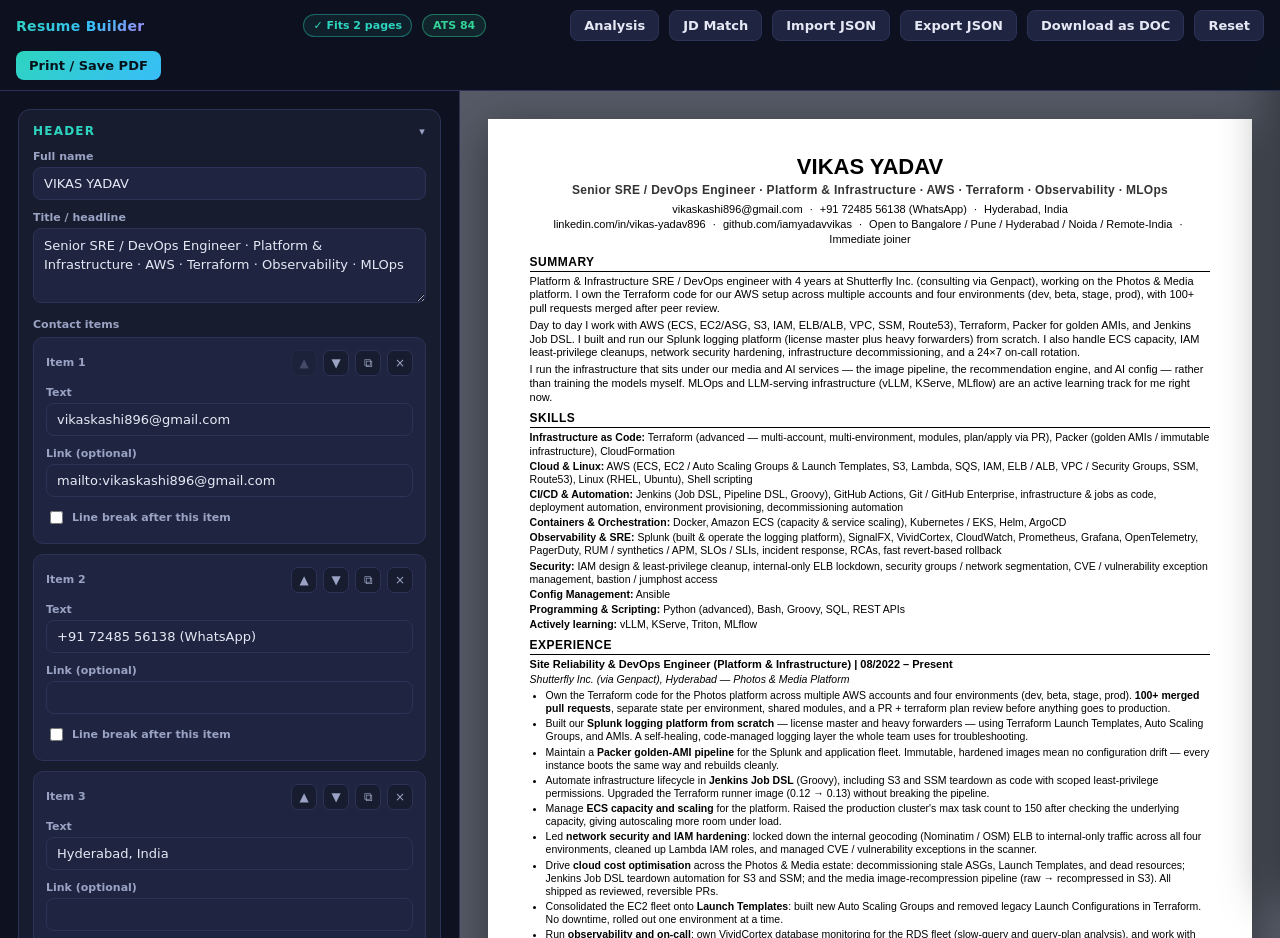
==== commit 784daaf9: "Add JD matching feature: skill gap analysis, ATS score, recommendations, and resume generation from " ====
--- a/resume-builder.html
+++ b/resume-builder.html
@@ -499,6 +499,7 @@
     <span class="ats-pill" id="atsPill" title="Open ATS &amp; writing analysis">ATS &mdash;</span>
     <span class="saved-pill" id="savedPill"></span>
     <button class="btn" id="btnAnalysis">Analysis</button>
+    <button class="btn" id="btnJdMatch">JD Match</button>
     <button class="btn" id="btnImport">Import JSON</button>
     <button class="btn" id="btnExport">Export JSON</button>
     <button class="btn" id="btnDownloadDoc">Download as DOC</button>
@@ -988,6 +989,107 @@
   }
 
   /* ============================================================
+     JD (Job Description) MATCHING
+     ============================================================ */
+  let jdText = '';
+  try { jdText = localStorage.getItem('resumeJd') || ''; } catch (e) {}
+
+  function saveJdText(text) {
+    jdText = text;
+    try { localStorage.setItem('resumeJd', text); } catch (e) {}
+  }
+
+  const JD_STOP_WORDS = new Set([
+    'the','and','for','are','with','this','from','your','that','have','will','our',
+    'you','not','but','all','can','has','per','its','each','which','their','they',
+    'what','been','was','were','who','about','also','just','more','some','than',
+    'very','then','them','into','over','after','other','such','both','between',
+    'while','without','when','where','how','why','should','could','would','may',
+    'might','shall','need','must','because','before','during','through','only',
+    'own','same','down','off','above','again','few','most','nor','no','out','up',
+    'on','at','to','in','it','is','of','by','as','an','or','be','do','does','did',
+    'done','being','having','get','use','able','well','along','across','among',
+    'via','etc','like','much','many','way','ways','day','days','year','years',
+    'time','work','working','role','position','job','team','new','good','great',
+    'best','top','excellent','proven','related','relevant','level','minimum',
+    'required','preferred','plus','responsibilities','requirements',
+    'qualifications','skills','experience','education','ability','abilities',
+    'knowledge','understanding','proficiency','familiarity','expertise',
+    'background','track','record','demonstrated','strong','solid','deep',
+    'hands-on','senior','lead','principal','staff','junior','preferably'
+  ]);
+
+  function extractJdKeywords(text) {
+    const all = [];
+    const techs = text.match(/\b[A-Z][A-Z0-9+#.-]{2,}\b/g) || [];
+    techs.forEach(t => { if (t.length >= 2) all.push(t.toLowerCase()); });
+    const words = text.toLowerCase().match(/\b[a-z][a-z0-9+#.-]{2,}\b/g) || [];
+    words.forEach(w => { if (!JD_STOP_WORDS.has(w) && !/^\d/.test(w)) all.push(w); });
+    const phrases = text.match(/\b[A-Z][a-z]+(?:\s+[A-Z][a-z]+){1,3}\b/g) || [];
+    phrases.forEach(p => all.push(p.toLowerCase()));
+    const freq = {};
+    all.forEach(w => { freq[w] = (freq[w] || 0) + 1; });
+    return Object.entries(freq).sort((a, b) => b[1] - a[1]).map(([w]) => w);
+  }
+
+  function getResumeTextLower() {
+    const parts = [];
+    const add = s => { const t = stripMd(s); if (t) parts.push(t); };
+    add(data.summary);
+    data.skills.forEach(s => { add(s.k); add(s.v); });
+    data.experience.forEach(j => { add(j.title); add(j.org); (j.bullets || []).forEach(b => add(b)); });
+    data.projects.forEach(p => { add(p.title); add(p.body); });
+    data.education.forEach(e => add(e.degree));
+    return parts.join(' ').toLowerCase();
+  }
+
+  function analyzeJdMatch() {
+    if (!jdText.trim()) return null;
+    const jdKeywords = extractJdKeywords(jdText);
+    const resumeLower = getResumeTextLower();
+    const matched = [], missing = [], partial = [];
+    jdKeywords.forEach(kw => {
+      if (resumeLower.includes(kw)) { matched.push(kw); return; }
+      const parts = kw.split(/\s+/);
+      if (parts.length > 1 && parts.some(p => p.length > 3 && resumeLower.includes(p))) { partial.push(kw); return; }
+      if (kw.endsWith('s') && resumeLower.includes(kw.slice(0, -1))) { matched.push(kw); return; }
+      const plural = kw + 's';
+      if (resumeLower.includes(plural)) { matched.push(kw); return; }
+      missing.push(kw);
+    });
+    const total = jdKeywords.length;
+    const partialScore = total > 0 ? Math.min(100, Math.round(((matched.length + partial.length * 0.5) / total) * 100)) : 0;
+    return { total, matched, partial, missing, keywords: jdKeywords, score: Math.max(0, partialScore) };
+  }
+
+  function isResumeEmpty() {
+    const hasSkills = data.skills.some(s => stripMd(s.k) || stripMd(s.v));
+    const hasExp = data.experience.some(j => stripMd(j.title) || (j.bullets || []).some(b => stripMd(b)));
+    const hasSummary = !!stripMd(data.summary);
+    return !hasSkills && !hasExp && !hasSummary;
+  }
+
+  function generateFromJd() {
+    if (!jdText.trim()) return;
+    const lines = jdText.split('\n').filter(l => l.trim());
+    const firstLine = lines.find(l => { const t = l.trim(); return t.length > 15 && !/^(about|description|overview|summary|requirements|qualifications|responsibilities)/i.test(t); });
+    if (firstLine) data.title = firstLine.trim().replace(/^(.{0,3})(Senior|Lead|Principal|Staff|Junior|Entry Level)\s*/i, '$2 ');
+    const jdKeywords = extractJdKeywords(jdText);
+    const resumeLower = getResumeTextLower();
+    const newSkills = [...new Set(jdKeywords.filter(kw => !resumeLower.includes(kw)))].slice(0, 20);
+    if (newSkills.length > 0) {
+      data.skills.push({ k: 'JD Alignment', v: newSkills.map(s => s.charAt(0).toUpperCase() + s.slice(1)).join(', ') });
+    }
+    const paras = jdText.split(/\n\s*\n/).filter(p => p.trim().length > 30);
+    if (!stripMd(data.summary) && paras.length > 0) {
+      data.summary = paras[0].replace(/^(About|Overview|Description|Summary):?\s*/i, '').trim();
+    }
+    save();
+    renderForm();
+    renderPreview();
+  }
+
+  /* ============================================================
      ATS & WRITING ANALYSIS (offline, heuristic)
      ============================================================ */
   const ACTION_VERBS = {
@@ -1175,6 +1277,45 @@
     const tierWord = a.score >= 80 ? "Strong" : a.score >= 60 ? "Needs work" : "Weak";
 
     let html = '<button class="ap-close" id="apClose" title="Close">\u00D7</button>';
+
+    // JD Match section
+    html += '<h3>Job Description Match</h3>';
+    const jdResult = analyzeJdMatch();
+    html += '<textarea id="jdInput" style="width:100%;min-height:70px;background:var(--app-panel-2);border:1px solid var(--app-border);border-radius:8px;color:var(--app-text);padding:8px 10px;font-size:12px;resize:vertical;margin-bottom:6px;font-family:inherit;" placeholder="Paste a job description here to check alignment\u2026">' + escapeHtml(jdText) + '</textarea>';
+    html += '<div style="display:flex;gap:6px;flex-wrap:wrap;margin-bottom:8px;">';
+    html += '<button class="btn" id="btnJdAnalyze" style="font-size:11px;padding:5px 10px;">Analyze Match</button>';
+    html += '<button class="btn" id="btnJdGenerate" style="font-size:11px;padding:5px 10px;">Generate Resume from JD</button>';
+    html += '</div>';
+    if (jdResult) {
+      const jdTier = jdResult.score >= 80 ? 'good' : jdResult.score >= 60 ? 'mid' : 'low';
+      html += '<div class="score-card" style="margin-bottom:8px;"><div class="score-num s-' + jdTier + '">' + jdResult.score + '<small>/100</small></div>' +
+        '<div class="score-meta"><b class="s-' + jdTier + '">JD Keyword Match</b>' +
+        '<div class="score-bar"><i class="bg-' + jdTier + '" style="width:' + jdResult.score + '%"></i></div>' +
+        '<span style="font-size:10px;color:var(--app-muted);">' + jdResult.matched.length + '/' + jdResult.total + ' keywords matched' +
+        (jdResult.partial.length ? ' (' + jdResult.partial.length + ' partial)' : '') + '</span></div></div>';
+      if (jdResult.missing.length > 0) {
+        html += '<div style="margin-bottom:8px;"><span style="font-size:11px;font-weight:600;color:var(--app-danger);">' + jdResult.missing.length + ' skill gaps found</span>';
+        html += '<div style="display:flex;flex-wrap:wrap;gap:4px;margin-top:4px;">';
+        jdResult.missing.slice(0, 20).forEach(kw => {
+          html += '<span style="font-size:10px;color:var(--app-danger);background:rgba(248,113,113,0.1);border:1px solid rgba(248,113,113,0.3);border-radius:4px;padding:2px 6px;">' + escapeHtml(kw.charAt(0).toUpperCase() + kw.slice(1)) + '</span>';
+        });
+        if (jdResult.missing.length > 20) html += '<span style="font-size:10px;color:var(--app-muted);padding:2px 4px;">+' + (jdResult.missing.length - 20) + ' more</span>';
+        html += '</div></div>';
+      } else {
+        html += '<div class="empty-good">\u2713 All JD keywords present in your resume</div>';
+      }
+      const recs = [];
+      if (jdResult.score < 70) recs.push('Add missing keywords to your Skills section and weave them into experience bullets.');
+      if (jdResult.score < 50) recs.push('Rewrite your summary to mirror the JD language and requirements.');
+      if (jdResult.missing.length > 3 && jdResult.missing.length <= 10) recs.push('Consider adding a "JD Alignment" skill row with: ' + jdResult.missing.slice(0, 5).map(kw => escapeHtml(kw.charAt(0).toUpperCase() + kw.slice(1))).join(', ') + '.');
+      if (recs.length) {
+        html += '<div style="font-size:11px;font-weight:600;color:var(--app-muted);margin:6px 0 4px;">Recommendations</div>';
+        recs.forEach(r => { html += '<div class="issue info" style="margin-bottom:4px;"><div class="msg">' + r + '</div></div>'; });
+      }
+    } else {
+      html += '<div class="ap-note">Paste a job description above and click <b>Analyze Match</b> to see how well your resume aligns.</div>';
+    }
+
     html += '<h3>ATS Score</h3>';
     html += '<div class="score-card"><div class="score-num s-' + tier + '">' + a.score + '<small>/100</small></div>' +
             '<div class="score-meta"><b class="s-' + tier + '">' + tierWord + '</b>' +
@@ -1216,6 +1357,25 @@
     panel.innerHTML = html;
     const close = document.getElementById("apClose");
     if (close) close.addEventListener("click", () => document.body.classList.remove("show-analysis"));
+    const jdInput = document.getElementById("jdInput");
+    if (jdInput) {
+      const analyzeBtn = document.getElementById("btnJdAnalyze");
+      const generateBtn = document.getElementById("btnJdGenerate");
+      if (analyzeBtn) {
+        analyzeBtn.addEventListener("click", () => {
+          saveJdText(jdInput.value);
+          renderAnalysis();
+        });
+        jdInput.addEventListener("input", () => { /* debounced auto-save */ clearTimeout(jdInput._timer); jdInput._timer = setTimeout(() => saveJdText(jdInput.value), 500); });
+      }
+      if (generateBtn) {
+        generateBtn.addEventListener("click", () => {
+          saveJdText(jdInput.value);
+          generateFromJd();
+          renderAnalysis();
+        });
+      }
+    }
   }
 
   /* ============================================================
@@ -1269,24 +1429,23 @@
     // Generate resume content as HTML
     const resumeHtml = document.getElementById("resume").innerHTML;
     
-    // Create a complete HTML document styled for Word
+    // Create a complete HTML document styled for Word with aggressive one-page constraints
     const htmlContent = `
+      <!DOCTYPE html>
       <html>
         <head>
           <meta charset="UTF-8">
           <title>${data.name} - Resume</title>
           <style>
-            @page {
-              size: A4;
-              margin: 0.35in 0.43in;
-            }
             body {
               font-family: Arial, Helvetica, sans-serif;
-              line-height: 1.25;
-              margin: 0;
+              line-height: 1.15;
+              margin: 0.5in 0.5in;
               padding: 0;
               color: #000;
-              page-break-after: avoid;
+              font-size: 11pt;
+              -webkit-print-color-adjust: exact;
+              print-color-adjust: exact;
             }
             * {
               margin: 0;
@@ -1295,93 +1454,107 @@
             }
             header {
               text-align: center;
-              margin-bottom: 6px;
+              margin-bottom: 4px;
               page-break-inside: avoid;
+              line-height: 1;
             }
             .name {
-              font-size: 22px;
-              font-weight: 700;
+              font-size: 18pt;
+              font-weight: bold;
+              margin-bottom: 1px;
+            }
+            .title {
+              font-size: 11pt;
+              font-weight: 600;
+              letter-spacing: 0.2px;
               margin-bottom: 2px;
-            }
-            .title {
-              font-size: 12px;
-              font-weight: 600;
-              letter-spacing: 0.3px;
-              margin-bottom: 4px;
+              line-height: 1.1;
             }
             .contact {
-              font-size: 11px;
-              line-height: 1.4;
+              font-size: 10pt;
+              line-height: 1.2;
             }
             .contact a {
-              color: #0563c1;
-              text-decoration: underline;
+              color: #000;
+              text-decoration: none;
             }
             .contact span {
               white-space: nowrap;
             }
             .sep {
-              margin: 0 4px;
+              margin: 0 2px;
             }
             section {
-              margin-top: 7px;
+              margin-top: 4px;
               page-break-inside: avoid;
+              page-break-after: auto;
             }
             h2 {
-              font-size: 12px;
-              font-weight: 700;
+              font-size: 11pt;
+              font-weight: bold;
               text-transform: uppercase;
-              letter-spacing: 0.5px;
-              border-bottom: 1.5px solid #000;
-              padding-bottom: 1px;
-              margin-bottom: 3px;
+              letter-spacing: 0.3px;
+              border-bottom: 1px solid #000;
+              padding-bottom: 0px;
+              margin-bottom: 2px;
+              margin-top: 4px;
+              line-height: 1;
             }
             p.summary {
-              font-size: 11px;
-              margin-bottom: 3px;
+              font-size: 10pt;
+              margin-bottom: 1px;
               text-align: left;
+              line-height: 1.2;
             }
             .skills p {
-              font-size: 10.5px;
-              margin-bottom: 2px;
+              font-size: 10pt;
+              margin-bottom: 1px;
+              line-height: 1.2;
             }
             .skills strong {
-              font-weight: 700;
+              font-weight: bold;
             }
             .job-title-line {
-              font-size: 11px;
-              font-weight: 700;
+              font-size: 10pt;
+              font-weight: bold;
+              margin-bottom: 0px;
+              page-break-inside: avoid;
+              line-height: 1;
+            }
+            .job-company-line {
+              font-size: 9.5pt;
+              font-style: italic;
+              margin-bottom: 1px;
+              line-height: 1;
+            }
+            ul {
+              list-style: disc;
+              margin: 0 0 1px;
+              padding-left: 14px;
+            }
+            li {
+              font-size: 10pt;
               margin-bottom: 1px;
               page-break-inside: avoid;
-            }
-            .job-company-line {
-              font-size: 10.5px;
-              font-style: italic;
-              margin-bottom: 3px;
-            }
-            ul {
-              list-style: disc;
-              margin: 0 0 3px;
-              padding-left: 16px;
-            }
-            li {
-              font-size: 10.5px;
-              margin-bottom: 2px;
+              line-height: 1.15;
+            }
+            li strong {
+              font-weight: bold;
+            }
+            .edu-line {
+              font-size: 10pt;
+              margin-bottom: 1px;
               page-break-inside: avoid;
-            }
-            li strong {
-              font-weight: 700;
-            }
-            .edu-line {
-              font-size: 11px;
-              margin-bottom: 3px;
-              page-break-inside: avoid;
+              line-height: 1.1;
             }
             .edu-line strong {
-              font-weight: 700;
+              font-weight: bold;
             }
             strong {
-              font-weight: 700;
+              font-weight: bold;
+            }
+            br {
+              line-height: 0.5;
             }
           </style>
         </head>
@@ -1410,6 +1583,12 @@
   }
   document.getElementById("btnAnalysis").addEventListener("click", () => toggleAnalysis());
   document.getElementById("atsPill").addEventListener("click", () => toggleAnalysis(true));
+  document.getElementById("btnJdMatch").addEventListener("click", () => {
+    document.body.classList.add("show-analysis");
+    renderAnalysis();
+    const jdInput = document.getElementById("jdInput");
+    if (jdInput) setTimeout(() => jdInput.focus(), 100);
+  });
 
   /* ============================================================
      INIT
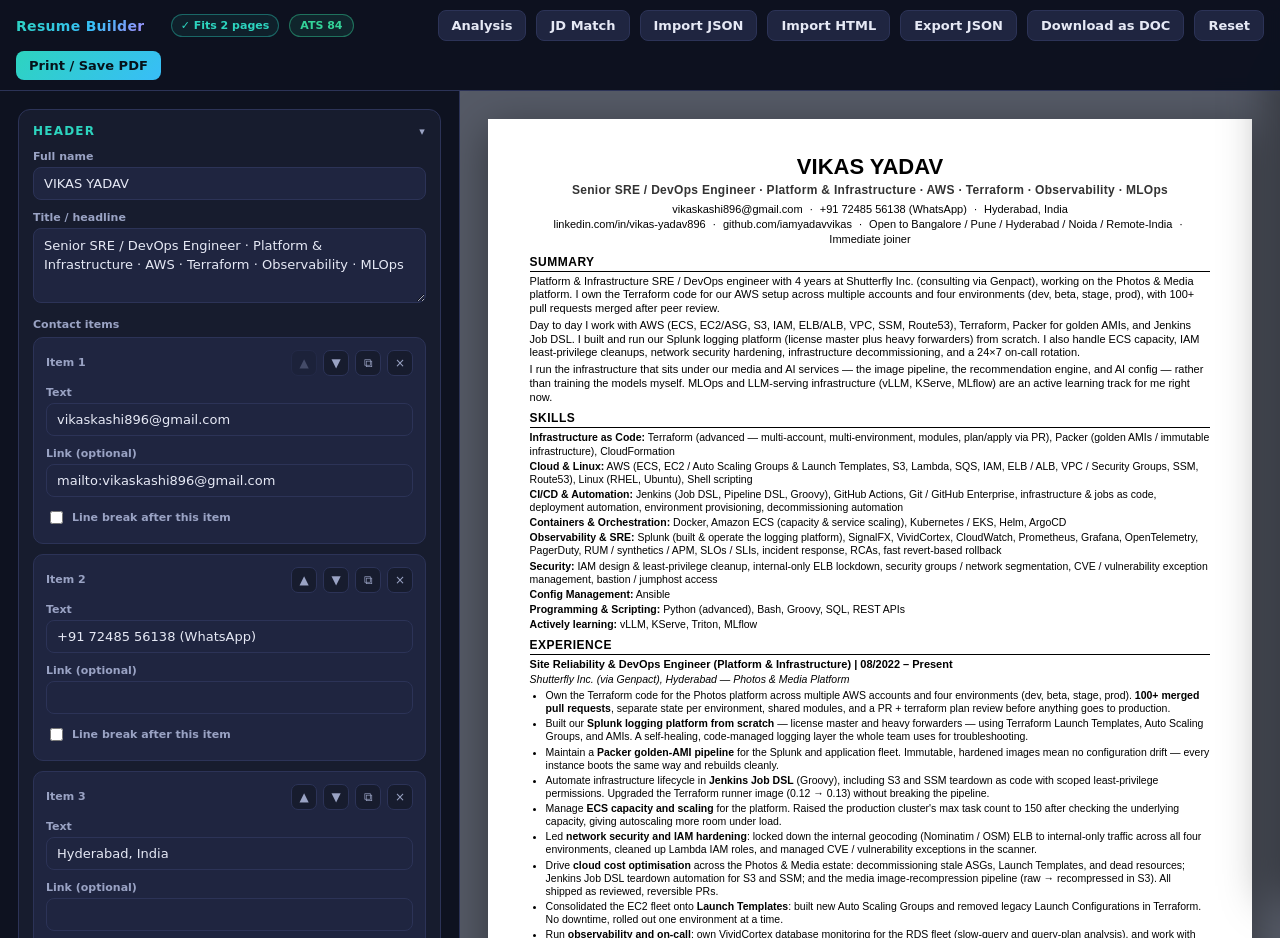
==== commit 3638a5dc: "Add Import HTML feature to parse existing resume HTML files into the builder" ====
--- a/resume-builder.html
+++ b/resume-builder.html
@@ -501,11 +501,13 @@
     <button class="btn" id="btnAnalysis">Analysis</button>
     <button class="btn" id="btnJdMatch">JD Match</button>
     <button class="btn" id="btnImport">Import JSON</button>
+    <button class="btn" id="btnImportHtml">Import HTML</button>
     <button class="btn" id="btnExport">Export JSON</button>
     <button class="btn" id="btnDownloadDoc">Download as DOC</button>
     <button class="btn danger" id="btnReset">Reset</button>
     <button class="btn primary" id="btnPrint">Print / Save PDF</button>
     <input type="file" id="fileInput" accept="application/json,.json" hidden />
+    <input type="file" id="fileInputHtml" accept="text/html,.html" hidden />
   </div>
 
   <div class="layout">
@@ -572,9 +574,9 @@
       }
     ],
     projects: [
-      { title: "Splunk Logging Platform (built from scratch):", body: "Set up the license master and heavy forwarders entirely in Terraform (Launch Templates, ASGs, AMIs). A self-healing, code-managed logging layer the Photos & Media team uses every day." },
-      { title: "Cloud Cost Optimisation:", body: "Decommissioning stale ASGs, Launch Templates, and dead resources; Jenkins Job DSL teardown-as-code for S3 and SSM; and the media image-recompression pipeline (raw → recompressed in S3) for ongoing storage savings. All shipped as reviewed, reversible PRs." },
-      { title: "Observability & Incident Response:", body: "Built and run Splunk. Own VividCortex database monitoring (slow-query and query-plan analysis on RDS). Use SignalFX, RUM, APM, and synthetics across the photo-upload and CreateMedia KPIs. Fast revert PRs are the main rollback during incidents." }
+      { title: "Splunk Logging Platform (built from scratch):", body: "Set up the license master and heavy forwarders entirely in Terraform (Launch Templates, ASGs, AMIs). A self-healing, code-managed logging layer the Photos & Media team uses every day.", github: "", live: "" },
+      { title: "Cloud Cost Optimisation:", body: "Decommissioning stale ASGs, Launch Templates, and dead resources; Jenkins Job DSL teardown-as-code for S3 and SSM; and the media image-recompression pipeline (raw → recompressed in S3) for ongoing storage savings. All shipped as reviewed, reversible PRs.", github: "", live: "" },
+      { title: "Observability & Incident Response:", body: "Built and run Splunk. Own VividCortex database monitoring (slow-query and query-plan analysis on RDS). Use SignalFX, RUM, APM, and synthetics across the photo-upload and CreateMedia KPIs. Fast revert PRs are the main rollback during incidents.", github: "", live: "" }
     ],
     education: [
       { degree: "**Master of Technology (M.Tech)** — Indian Institute of Technology Kharagpur (IIT Kharagpur)", date: "2020 – 2022" },
@@ -602,9 +604,134 @@
   }
 
   function migrate(d) {
-    // Ensure all top-level keys exist so older saves don't break the UI.
     const base = clone(DEFAULT_DATA);
-    return Object.assign(base, d);
+    const merged = Object.assign(base, d);
+    if (merged.projects) merged.projects.forEach(p => { if (!p.github) p.github = ''; if (!p.live) p.live = ''; });
+    if (merged.experience) merged.experience.forEach(j => { if (!j.bullets) j.bullets = []; });
+    return merged;
+  }
+
+  function parseResumeHtml(html) {
+    const d = clone(DEFAULT_DATA);
+    const div = document.createElement('div');
+    div.innerHTML = html;
+    const nameEl = div.querySelector('.name');
+    if (nameEl) d.name = nameEl.textContent.trim();
+    const titleEl = div.querySelector('.title');
+    if (titleEl) d.title = titleEl.textContent.trim();
+    const contactEl = div.querySelector('.contact');
+    if (contactEl) {
+      d.contacts = [];
+      const parts = contactEl.innerHTML.split(/<br\s*\/?>/i);
+      parts.forEach(block => {
+        const temp = document.createElement('div');
+        temp.innerHTML = block;
+        const items = temp.querySelectorAll('a, span');
+        if (!items.length) {
+          const text = temp.textContent.trim();
+          if (text) {
+            text.split(/\s*[·|]\s*/).filter(Boolean).forEach(t => {
+              const trimmed = t.trim();
+              if (trimmed) d.contacts.push({ text: trimmed, href: '', break: false });
+            });
+          }
+          return;
+        }
+        items.forEach(el => {
+          const text = el.textContent.trim();
+          if (!text) return;
+          const href = el.tagName === 'A' ? (el.getAttribute('href') || '') : '';
+          d.contacts.push({ text, href, break: false });
+        });
+        if (items.length) d.contacts[d.contacts.length - 1].break = true;
+      });
+    }
+    const sections = div.querySelectorAll('section');
+    sections.forEach(sec => {
+      const h2 = sec.querySelector('h2');
+      if (!h2) return;
+      const heading = h2.textContent.trim().toLowerCase();
+      if (heading === 'summary') {
+        const p = sec.querySelector('p');
+        if (p) d.summary = p.textContent.trim();
+      } else if (heading === 'skills') {
+        d.skills = [];
+        const rows = sec.querySelectorAll('.row');
+        rows.forEach(row => {
+          const k = row.querySelector('.k');
+          const v = row.querySelector('.v');
+          d.skills.push({ k: k ? k.textContent.trim() : '', v: v ? v.textContent.trim() : '' });
+        });
+        if (!d.skills.length) {
+          const ps = sec.querySelectorAll('p');
+          ps.forEach(p => {
+            const text = p.textContent.trim();
+            const sep = text.indexOf(':');
+            if (sep > 0) d.skills.push({ k: text.slice(0, sep).trim(), v: text.slice(sep + 1).trim() });
+            else if (text) d.skills.push({ k: '', v: text });
+          });
+        }
+      } else if (heading === 'experience') {
+        d.experience = [];
+        const jobs = sec.querySelectorAll('.job-head, .job-title-line');
+        if (jobs.length) {
+          jobs.forEach(jh => {
+            const jobContainer = jh.closest('div') || jh.parentElement;
+            const titleEl = jh.querySelector('.job-title') || jh;
+            const dateEl = jh.querySelector('.job-date') || (jh.nextElementSibling && jh.nextElementSibling.matches('.job-date') ? jh.nextElementSibling : null);
+            const orgEl = jobContainer.querySelector('.job-org, .job-company-line');
+            const ul = jobContainer.querySelector('ul');
+            const bullets = ul ? [...ul.querySelectorAll('li')].map(li => li.textContent.trim()).filter(Boolean) : [];
+            d.experience.push({
+              title: titleEl.textContent.replace(/\s*\|\s*\d{2}\/\d{4}.*$/, '').trim(),
+              date: dateEl ? dateEl.textContent.trim() : '',
+              org: orgEl ? orgEl.textContent.trim() : '',
+              bullets: bullets.length ? bullets : ['']
+            });
+          });
+        } else {
+          const uls = sec.querySelectorAll('ul');
+          uls.forEach(ul => {
+            const prev = ul.previousElementSibling;
+            let title = '', date = '', org = '';
+            if (prev && prev.matches('.job-title, .job-title-line, p')) {
+              title = prev.textContent.trim();
+              const dateMatch = title.match(/\|\s*(\d{2}\/\d{4}.*)$/);
+              if (dateMatch) { date = dateMatch[1].trim(); title = title.replace(/\s*\|\s*\d{2}\/\d{4}.*$/, '').trim(); }
+              const orgPrev = prev.previousElementSibling;
+              if (orgPrev && orgPrev.matches('.job-org, .job-company-line, p')) org = orgPrev.textContent.trim();
+            }
+            const bullets = [...ul.querySelectorAll('li')].map(li => li.textContent.trim()).filter(Boolean);
+            d.experience.push({ title, date, org, bullets: bullets.length ? bullets : [''] });
+          });
+        }
+      } else if (heading === 'key projects' || heading === 'projects') {
+        d.projects = [];
+        const items = sec.querySelectorAll('.proj, li, p');
+        items.forEach(item => {
+          const b = item.querySelector('b, strong');
+          const title = b ? b.textContent.trim() : '';
+          const body = item.textContent.replace(title, '').trim();
+          if (title || body) d.projects.push({ title, body, github: '', live: '' });
+        });
+      } else if (heading === 'education') {
+        d.education = [];
+        const rows = sec.querySelectorAll('.edu-row, .edu-line, p');
+        rows.forEach(row => {
+          const deg = row.querySelector('.edu-deg') || row;
+          const dateEl = row.querySelector('.edu-date');
+          const text = deg.textContent.trim();
+          const dateText = dateEl ? dateEl.textContent.trim() : '';
+          const dateSep = text.indexOf('|');
+          if (dateSep > 0) {
+            d.education.push({ degree: text.slice(0, dateSep).trim(), date: text.slice(dateSep + 1).trim() });
+          } else {
+            d.education.push({ degree: text, date: dateText });
+          }
+        });
+      }
+    });
+    return d;
   }
 
   function clone(o) { return JSON.parse(JSON.stringify(o)); }
@@ -719,7 +846,12 @@
     // Projects
     let projHtml = '<section><h2>Key Projects</h2><ul>';
     data.projects.forEach(p => {
-      projHtml += "<li><strong>" + fmt(p.title) + "</strong> " + fmt(p.body) + "</li>";
+      projHtml += "<li><strong>" + fmt(p.title) + "</strong> " + fmt(p.body);
+      const links = [];
+      if (p.github) links.push('<a href="' + escapeHtml(p.github) + '" style="color:#000;">GitHub</a>');
+      if (p.live) links.push('<a href="' + escapeHtml(p.live) + '" style="color:#000;">Live</a>');
+      if (links.length) projHtml += ' <span style="font-size:10px;">[' + links.join(' | ') + ']</span>';
+      projHtml += "</li>";
     });
     projHtml += "</ul></section>";
     parts.push(projHtml);
@@ -957,11 +1089,13 @@
       ]));
       item.appendChild(textField("Title (bold)", p.title, v => update(["projects", i, "title"], v)));
       item.appendChild(textField("Body", p.body, v => update(["projects", i, "body"], v), true));
+      item.appendChild(textField("GitHub URL (optional)", p.github, v => update(["projects", i, "github"], v)));
+      item.appendChild(textField("Live Site URL (optional)", p.live, v => update(["projects", i, "live"], v)));
       pg.body.appendChild(item);
     });
     pg.body.appendChild(el("button", {
       class: "add-btn", text: "+ Add project",
-      onclick: () => { data.projects.push({ title: "", body: "" }); save(); renderForm(); renderPreview(); }
+      onclick: () => { data.projects.push({ title: "", body: "", github: "", live: "" }); save(); renderForm(); renderPreview(); }
     }));
     pane.appendChild(pg.group);
 
@@ -1414,6 +1548,28 @@
     reader.readAsText(file);
   });
 
+  document.getElementById("btnImportHtml").addEventListener("click", () => {
+    document.getElementById("fileInputHtml").click();
+  });
+  document.getElementById("fileInputHtml").addEventListener("change", (ev) => {
+    const file = ev.target.files[0];
+    if (!file) return;
+    const reader = new FileReader();
+    reader.onload = () => {
+      try {
+        const parsed = parseResumeHtml(reader.result);
+        data = migrate(parsed);
+        save();
+        renderForm();
+        renderPreview();
+      } catch (e) {
+        alert("Could not parse the HTML file. Make sure it's a valid resume HTML file.");
+      }
+      ev.target.value = "";
+    };
+    reader.readAsText(file);
+  });
+
   document.getElementById("btnReset").addEventListener("click", () => {
     if (confirm("Reset to the default resume? This clears your saved edits in this browser.")) {
       data = clone(DEFAULT_DATA);
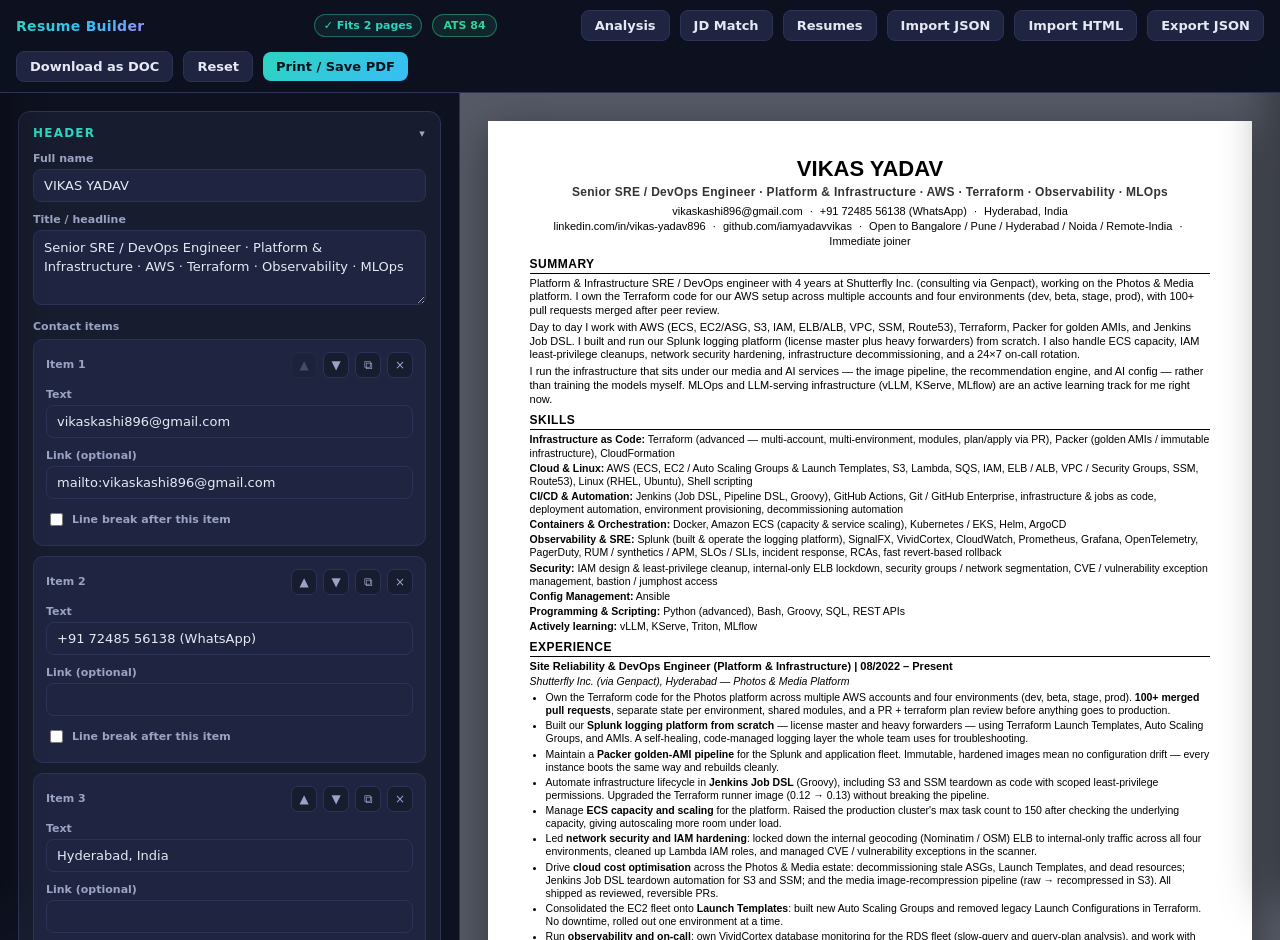
==== commit c3a04cfc: "Add multiple resume management with sidebar: create, rename, duplicate, delete, switch" ====
--- a/resume-builder.html
+++ b/resume-builder.html
@@ -490,6 +490,118 @@
       .resume section { page-break-inside: avoid; }
       .resume li, .resume .job-head { page-break-inside: avoid; }
     }
+
+    /* ============================================================
+       RESUME SIDEBAR
+       ============================================================ */
+    .resume-sidebar {
+      position: fixed;
+      top: 53px;
+      left: 0;
+      width: 300px;
+      max-width: 88vw;
+      height: calc(100vh - 53px);
+      background: var(--app-panel);
+      border-right: 1px solid var(--app-border);
+      overflow-y: auto;
+      transform: translateX(-100%);
+      transition: transform 0.2s ease;
+      z-index: 39;
+      padding: 14px 14px 80px;
+      box-shadow: 12px 0 32px rgba(0,0,0,0.3);
+    }
+    body.show-resumes .resume-sidebar { transform: none; }
+    .rs-header {
+      display: flex;
+      align-items: center;
+      justify-content: space-between;
+      margin-bottom: 12px;
+    }
+    .rs-header h3 {
+      font-size: 13px;
+      font-weight: 700;
+      text-transform: uppercase;
+      letter-spacing: 1px;
+      color: var(--app-accent);
+      margin: 0;
+    }
+    .rs-close {
+      background: none;
+      border: none;
+      color: var(--app-muted);
+      font-size: 20px;
+      cursor: pointer;
+      line-height: 1;
+      padding: 0 4px;
+    }
+    .rs-close:hover { color: var(--app-text); }
+    .rs-item {
+      display: flex;
+      align-items: center;
+      gap: 8px;
+      padding: 10px 10px;
+      border-radius: 8px;
+      border: 1px solid transparent;
+      margin-bottom: 6px;
+      cursor: pointer;
+      transition: background 0.15s, border-color 0.15s;
+    }
+    .rs-item:hover { background: var(--app-panel-2); border-color: var(--app-border); }
+    .rs-item.active {
+      background: var(--app-panel-2);
+      border-color: var(--app-accent);
+    }
+    .rs-item .rs-name {
+      flex: 1;
+      font-size: 12px;
+      font-weight: 600;
+      color: var(--app-text);
+      overflow: hidden;
+      text-overflow: ellipsis;
+      white-space: nowrap;
+    }
+    .rs-item .rs-date {
+      font-size: 10px;
+      color: var(--app-muted);
+      white-space: nowrap;
+    }
+    .rs-item .rs-actions {
+      display: flex;
+      gap: 3px;
+      opacity: 0;
+      transition: opacity 0.15s;
+    }
+    .rs-item:hover .rs-actions { opacity: 1; }
+    .rs-act {
+      font: inherit;
+      font-size: 11px;
+      width: 24px;
+      height: 24px;
+      display: inline-flex;
+      align-items: center;
+      justify-content: center;
+      color: var(--app-muted);
+      background: transparent;
+      border: 1px solid transparent;
+      border-radius: 5px;
+      cursor: pointer;
+    }
+    .rs-act:hover { border-color: var(--app-border); color: var(--app-text); }
+    .rs-act.del:hover { color: var(--app-danger); border-color: var(--app-danger); }
+    .rs-new-btn {
+      width: 100%;
+      font: inherit;
+      font-size: 12px;
+      font-weight: 600;
+      color: var(--app-accent);
+      background: transparent;
+      border: 1px dashed var(--app-border);
+      border-radius: 8px;
+      padding: 8px;
+      cursor: pointer;
+      margin-bottom: 10px;
+    }
+    .rs-new-btn:hover { border-color: var(--app-accent); background: rgba(45,212,191,0.06); }
   </style>
 </head>
 <body>
@@ -500,6 +612,7 @@
     <span class="saved-pill" id="savedPill"></span>
     <button class="btn" id="btnAnalysis">Analysis</button>
     <button class="btn" id="btnJdMatch">JD Match</button>
+    <button class="btn" id="btnResumes">Resumes</button>
     <button class="btn" id="btnImport">Import JSON</button>
     <button class="btn" id="btnImportHtml">Import HTML</button>
     <button class="btn" id="btnExport">Export JSON</button>
@@ -520,6 +633,15 @@
   </div>
 
   <aside class="analysis-panel" id="analysisPanel"></aside>
+
+  <aside class="resume-sidebar" id="resumeSidebar">
+    <div class="rs-header">
+      <h3>My Resumes</h3>
+      <button class="rs-close" id="rsClose" title="Close">&times;</button>
+    </div>
+    <button class="rs-new-btn" id="rsNewBtn">+ New Resume</button>
+    <div id="rsList"></div>
+  </aside>
 
   <script>
   "use strict";
@@ -585,23 +707,129 @@
   };
 
   const STORAGE_KEY = "resumeData";
+  const RESUME_COLLECTION_KEY = "resumeCollection";
   const COLLAPSE_KEY = "resumeCollapse";
 
   let collapseState = {};
   try { collapseState = JSON.parse(localStorage.getItem(COLLAPSE_KEY)) || {}; } catch (e) { collapseState = {}; }
 
+  let resumeCollection = null;
+  let activeResumeId = null;
+
   /* ============================================================
-     STATE
+     COLLECTION MANAGEMENT
      ============================================================ */
-  let data = load();
-
-  function load() {
+
+  function genId() { return Date.now().toString(36) + Math.random().toString(36).slice(2, 6); }
+
+  function initCollection() {
+    let raw;
+    try { raw = localStorage.getItem(RESUME_COLLECTION_KEY); } catch (e) {}
+    if (raw) {
+      try {
+        const parsed = JSON.parse(raw);
+        if (parsed && parsed.resumes && Array.isArray(parsed.resumes) && parsed.resumes.length) {
+          resumeCollection = parsed;
+          activeResumeId = parsed.activeId || parsed.resumes[0].id;
+          const active = parsed.resumes.find(r => r.id === activeResumeId);
+          if (active) return migrate(clone(active.data));
+        }
+      } catch (e) {}
+    }
+    // Try old single-resume storage
     try {
-      const raw = localStorage.getItem(STORAGE_KEY);
-      if (raw) return migrate(JSON.parse(raw));
-    } catch (e) { /* ignore corrupt storage */ }
-    return clone(DEFAULT_DATA);
-  }
+      raw = localStorage.getItem(STORAGE_KEY);
+      if (raw) {
+        const oldData = migrate(JSON.parse(raw));
+        const id = genId();
+        resumeCollection = { resumes: [{ id, name: oldData.name || "My Resume", data: oldData, updatedAt: Date.now() }], activeId: id };
+        activeResumeId = id;
+        saveCollection();
+        return clone(oldData);
+      }
+    } catch (e) {}
+    // Fresh start
+    const def = clone(DEFAULT_DATA);
+    const id = genId();
+    resumeCollection = { resumes: [{ id, name: def.name || "My Resume", data: def, updatedAt: Date.now() }], activeId: id };
+    activeResumeId = id;
+    saveCollection();
+    return def;
+  }
+
+  function saveCollection() {
+    if (!resumeCollection) return;
+    try { localStorage.setItem(RESUME_COLLECTION_KEY, JSON.stringify(resumeCollection)); } catch (e) {}
+  }
+
+  function updateCollectionData() {
+    if (!resumeCollection || !activeResumeId) return;
+    const r = resumeCollection.resumes.find(r => r.id === activeResumeId);
+    if (r) { r.data = clone(data); r.updatedAt = Date.now(); }
+  }
+
+  function saveCurrentToCollection() {
+    updateCollectionData();
+    saveCollection();
+  }
+
+  function switchResume(id) {
+    if (id === activeResumeId) return;
+    updateCollectionData();
+    const r = resumeCollection.resumes.find(r => r.id === id);
+    if (!r) return;
+    activeResumeId = id;
+    resumeCollection.activeId = id;
+    data = migrate(clone(r.data));
+    saveCollection();
+    renderForm();
+    renderPreview();
+    renderResumeSidebar();
+  }
+
+  function createResume(name) {
+    const def = clone(DEFAULT_DATA);
+    const id = genId();
+    resumeCollection.resumes.push({ id, name: name || "Untitled Resume", data: def, updatedAt: Date.now() });
+    switchResume(id);
+  }
+
+  function renameResume(id, name) {
+    const r = resumeCollection.resumes.find(r => r.id === id);
+    if (r) { r.name = name; saveCollection(); renderResumeSidebar(); }
+  }
+
+  function deleteResume(id) {
+    if (resumeCollection.resumes.length <= 1) { alert("Cannot delete the last resume."); return; }
+    if (!confirm("Delete this resume?")) return;
+    const isActive = id === activeResumeId;
+    if (isActive) updateCollectionData();
+    resumeCollection.resumes = resumeCollection.resumes.filter(r => r.id !== id);
+    if (isActive) {
+      const next = resumeCollection.resumes[0];
+      activeResumeId = next.id;
+      resumeCollection.activeId = next.id;
+      data = migrate(clone(next.data));
+      saveCollection();
+      renderForm();
+      renderPreview();
+      renderResumeSidebar();
+    } else {
+      saveCollection();
+      renderResumeSidebar();
+    }
+  }
+
+  function duplicateResume(id) {
+    const r = resumeCollection.resumes.find(r => r.id === id);
+    if (!r) return;
+    const nid = genId();
+    resumeCollection.resumes.push({ id: nid, name: r.name + " (copy)", data: clone(r.data), updatedAt: Date.now() });
+    saveCollection();
+    renderResumeSidebar();
+  }
+
+  let data = initCollection();
 
   function migrate(d) {
     const base = clone(DEFAULT_DATA);
@@ -742,6 +970,7 @@
     saveTimer = setTimeout(() => {
       try {
         localStorage.setItem(STORAGE_KEY, JSON.stringify(data));
+        saveCurrentToCollection();
         flashSaved();
       } catch (e) { /* storage full / disabled */ }
     }, 250);
@@ -1747,6 +1976,66 @@
   });
 
   /* ============================================================
+     RESUME SIDEBAR
+     ============================================================ */
+  function renderResumeSidebar() {
+    const list = document.getElementById("rsList");
+    if (!list) return;
+    list.innerHTML = "";
+    resumeCollection.resumes.forEach(r => {
+      const active = r.id === activeResumeId;
+      const item = document.createElement("div");
+      item.className = "rs-item" + (active ? " active" : "");
+      const date = new Date(r.updatedAt || Date.now());
+      const dateStr = date.toLocaleDateString() + " " + date.toLocaleTimeString([], { hour: '2-digit', minute: '2-digit' });
+      item.innerHTML =
+        '<span class="rs-name">' + escapeHtml(r.name) + '</span>' +
+        '<span class="rs-date">' + dateStr + '</span>' +
+        '<span class="rs-actions">' +
+          '<button class="rs-act" data-act="switch" data-id="' + r.id + '" title="Switch">\u25B6</button>' +
+          '<button class="rs-act" data-act="rename" data-id="' + r.id + '" title="Rename">\u270E</button>' +
+          '<button class="rs-act" data-act="dup" data-id="' + r.id + '" title="Duplicate">\uD83D\uDCCB</button>' +
+          '<button class="rs-act del" data-act="del" data-id="' + r.id + '" title="Delete">\u2715</button>' +
+        '</span>';
+      if (!active) item.addEventListener("click", (e) => { if (e.target.closest('.rs-act')) return; switchResume(r.id); });
+      list.appendChild(item);
+    });
+    // Delegate actions
+    list.querySelectorAll("[data-act]").forEach(btn => {
+      btn.addEventListener("click", (e) => {
+        e.stopPropagation();
+        const id = btn.dataset.id;
+        switch (btn.dataset.act) {
+          case "switch": switchResume(id); break;
+          case "rename": {
+            const r = resumeCollection.resumes.find(x => x.id === id);
+            if (!r) return;
+            const name = prompt("Resume name:", r.name);
+            if (name && name.trim()) renameResume(id, name.trim());
+            break;
+          }
+          case "dup": duplicateResume(id); break;
+          case "del": deleteResume(id); break;
+        }
+      });
+    });
+  }
+
+  function toggleResumeSidebar(force) {
+    const show = typeof force === "boolean" ? force : !document.body.classList.contains("show-resumes");
+    document.body.classList.toggle("show-resumes", show);
+    if (show) renderResumeSidebar();
+  }
+
+  document.getElementById("btnResumes").addEventListener("click", () => toggleResumeSidebar());
+  document.getElementById("rsClose").addEventListener("click", () => toggleResumeSidebar(false));
+  document.getElementById("rsNewBtn").addEventListener("click", () => {
+    const name = prompt("New resume name:", "");
+    createResume(name || "Untitled Resume");
+    renderResumeSidebar();
+  });
+
+  /* ============================================================
      INIT
      ============================================================ */
   renderForm();
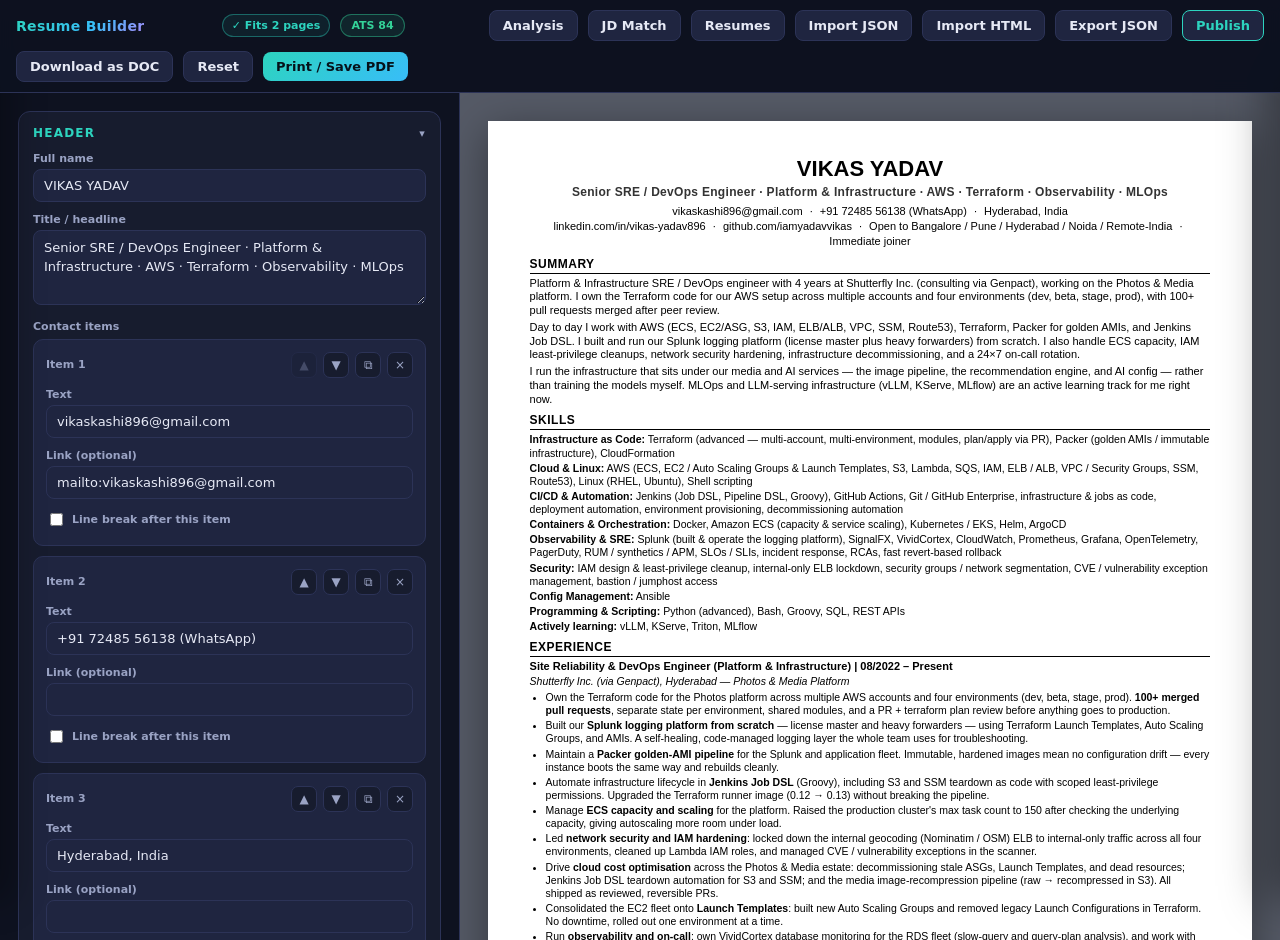
==== commit edb3c6da: "Add GitHub Sync: publish/load resume via API, no local push needed" ====
--- a/resume-builder.html
+++ b/resume-builder.html
@@ -602,6 +602,102 @@
       margin-bottom: 10px;
     }
     .rs-new-btn:hover { border-color: var(--app-accent); background: rgba(45,212,191,0.06); }
+
+    /* ============================================================
+       GITHUB SYNC MODAL
+       ============================================================ */
+    .github-overlay {
+      position: fixed;
+      inset: 0;
+      background: rgba(0,0,0,0.6);
+      z-index: 100;
+      display: flex;
+      align-items: center;
+      justify-content: center;
+      opacity: 0;
+      pointer-events: none;
+      transition: opacity 0.2s ease;
+    }
+    .github-overlay.open { opacity: 1; pointer-events: auto; }
+    .github-modal {
+      background: var(--app-panel);
+      border: 1px solid var(--app-border);
+      border-radius: 16px;
+      padding: 28px;
+      width: 440px;
+      max-width: 92vw;
+      max-height: 90vh;
+      overflow-y: auto;
+      box-shadow: 0 24px 48px rgba(0,0,0,0.5);
+    }
+    .github-modal h3 {
+      font-size: 14px;
+      text-transform: uppercase;
+      letter-spacing: 1.2px;
+      color: var(--app-accent);
+      margin: 0 0 6px;
+    }
+    .github-modal .gm-desc {
+      font-size: 12px;
+      color: var(--app-muted);
+      margin: 0 0 18px;
+      line-height: 1.5;
+    }
+    .github-modal label {
+      display: block;
+      font-size: 10px;
+      text-transform: uppercase;
+      letter-spacing: 0.8px;
+      color: var(--app-muted);
+      margin-bottom: 4px;
+      margin-top: 12px;
+    }
+    .github-modal input {
+      width: 100%;
+      padding: 8px 12px;
+      border-radius: 8px;
+      border: 1px solid var(--app-border);
+      background: var(--app-panel-2);
+      color: var(--app-text);
+      font-size: 13px;
+      outline: none;
+    }
+    .github-modal input:focus { border-color: var(--app-accent); }
+    .github-modal .gm-status {
+      font-size: 12px;
+      margin-top: 14px;
+      padding: 8px 12px;
+      border-radius: 8px;
+      display: none;
+      line-height: 1.4;
+    }
+    .github-modal .gm-status.show { display: block; }
+    .github-modal .gm-status.ok { background: rgba(52,211,153,0.12); color: #34d399; border: 1px solid rgba(52,211,153,0.25); }
+    .github-modal .gm-status.err { background: rgba(248,113,113,0.12); color: #f87171; border: 1px solid rgba(248,113,113,0.25); }
+    .github-modal .gm-status.loading { background: rgba(56,189,248,0.12); color: #38bdf8; border: 1px solid rgba(56,189,248,0.25); }
+    .github-modal .gm-close {
+      float: right;
+      background: none;
+      border: none;
+      color: var(--app-muted);
+      font-size: 20px;
+      cursor: pointer;
+      line-height: 1;
+    }
+    .github-modal .gm-close:hover { color: var(--app-text); }
+    .github-modal .gm-btns {
+      display: flex;
+      gap: 8px;
+      margin-top: 18px;
+    }
+    .github-modal .gm-btns .btn { flex: 1; }
+    .github-modal .gm-info {
+      font-size: 11px;
+      color: var(--app-muted);
+      margin-top: 14px;
+      line-height: 1.5;
+    }
+    .github-modal .gm-info a { color: var(--app-accent); }
   </style>
 </head>
 <body>
@@ -616,6 +712,7 @@
     <button class="btn" id="btnImport">Import JSON</button>
     <button class="btn" id="btnImportHtml">Import HTML</button>
     <button class="btn" id="btnExport">Export JSON</button>
+    <button class="btn" id="btnGithubSync" style="border-color:var(--app-accent);color:var(--app-accent)">Publish</button>
     <button class="btn" id="btnDownloadDoc">Download as DOC</button>
     <button class="btn danger" id="btnReset">Reset</button>
     <button class="btn primary" id="btnPrint">Print / Save PDF</button>
@@ -642,6 +739,40 @@
     <button class="rs-new-btn" id="rsNewBtn">+ New Resume</button>
     <div id="rsList"></div>
   </aside>
+
+  <div class="github-overlay" id="githubOverlay">
+    <div class="github-modal">
+      <button class="gm-close" id="githubClose">&times;</button>
+      <h3>GitHub Sync</h3>
+      <p class="gm-desc">Publish your resume to the repo so it's live on GitHub Pages.</p>
+
+      <label>Personal Access Token (PAT)</label>
+      <input type="password" id="githubPat" placeholder="ghp_..." autocomplete="off" />
+
+      <label>Repository</label>
+      <input type="text" id="githubRepo" value="iamyadavvikas/iamyadavvikas.github.io" />
+
+      <label>Branch</label>
+      <input type="text" id="githubBranch" value="main" />
+
+      <label>File path</label>
+      <input type="text" id="githubPath" value="resume-data.json" />
+
+      <div class="gm-status" id="githubStatus"></div>
+
+      <div class="gm-btns">
+        <button class="btn primary" id="btnGithubPublish">Publish to GitHub</button>
+        <button class="btn" id="btnGithubLoad">Load from GitHub</button>
+      </div>
+
+      <div class="gm-info">
+        <strong>How to get a PAT:</strong>
+        GitHub &rarr; Settings &rarr; Developer settings &rarr; Personal access tokens &rarr; Fine-grained tokens.
+        Give it <strong>Contents</strong> read/write access for the repo above.
+        <a href="https://github.com/settings/tokens?type=beta" target="_blank">Create one here</a>.
+      </div>
+    </div>
+  </div>
 
   <script>
   "use strict";
@@ -2036,6 +2167,135 @@
   });
 
   /* ============================================================
+     GITHUB SYNC
+     ============================================================ */
+  const GITHUB_CONFIG_KEY = "resumeGithubConfig";
+
+  let githubConfig = { pat: "", repo: "iamyadavvikas/iamyadavvikas.github.io", branch: "main", path: "resume-data.json" };
+  try {
+    const raw = localStorage.getItem(GITHUB_CONFIG_KEY);
+    if (raw) githubConfig = Object.assign(githubConfig, JSON.parse(raw));
+  } catch (e) {}
+
+  function saveGithubConfig() {
+    try { localStorage.setItem(GITHUB_CONFIG_KEY, JSON.stringify(githubConfig)); } catch (e) {}
+  }
+
+  function syncGithubModal() {
+    document.getElementById("githubPat").value = githubConfig.pat;
+    document.getElementById("githubRepo").value = githubConfig.repo;
+    document.getElementById("githubBranch").value = githubConfig.branch;
+    document.getElementById("githubPath").value = githubConfig.path;
+  }
+
+  function readGithubModal() {
+    githubConfig.pat = document.getElementById("githubPat").value.trim();
+    githubConfig.repo = document.getElementById("githubRepo").value.trim();
+    githubConfig.branch = document.getElementById("githubBranch").value.trim();
+    githubConfig.path = document.getElementById("githubPath").value.trim();
+    saveGithubConfig();
+  }
+
+  function setGithubStatus(msg, type) {
+    const el = document.getElementById("githubStatus");
+    el.textContent = msg;
+    el.className = "gm-status show " + (type || "ok");
+  }
+
+  function clearGithubStatus() {
+    const el = document.getElementById("githubStatus");
+    el.textContent = "";
+    el.className = "gm-status";
+  }
+
+  function openGithubModal() {
+    syncGithubModal();
+    clearGithubStatus();
+    document.getElementById("githubOverlay").classList.add("open");
+  }
+
+  function closeGithubModal() {
+    document.getElementById("githubOverlay").classList.remove("open");
+  }
+
+  async function publishToGithub() {
+    readGithubModal();
+    const { pat, repo, branch, path } = githubConfig;
+    if (!pat) { setGithubStatus("Enter a Personal Access Token first.", "err"); return; }
+    if (!repo) { setGithubStatus("Enter a repository (owner/repo).", "err"); return; }
+
+    setGithubStatus("Publishing...", "loading");
+
+    try {
+      const content = btoa(unescape(encodeURIComponent(JSON.stringify(data, null, 2))));
+
+      let sha = null;
+      try {
+        const getRes = await fetch(`https://api.github.com/repos/${repo}/contents/${path}?ref=${branch}`, {
+          headers: { Authorization: `Bearer ${pat}`, Accept: "application/vnd.github.v3+json" }
+        });
+        if (getRes.ok) {
+          const existing = await getRes.json();
+          sha = existing.sha;
+        }
+      } catch (e) {}
+
+      const body = { message: "Update resume data via Resume Builder", content, branch };
+      if (sha) body.sha = sha;
+
+      const putRes = await fetch(`https://api.github.com/repos/${repo}/contents/${path}`, {
+        method: "PUT",
+        headers: { Authorization: `Bearer ${pat}`, "Content-Type": "application/json", Accept: "application/vnd.github.v3+json" },
+        body: JSON.stringify(body)
+      });
+
+      if (!putRes.ok) {
+        const err = await putRes.json();
+        throw new Error(err.message || "Publish failed");
+      }
+
+      const result = await putRes.json();
+      setGithubStatus("Published successfully! Live at " + result.content.html_url, "ok");
+    } catch (e) {
+      setGithubStatus(e.message, "err");
+    }
+  }
+
+  async function loadFromGithub() {
+    readGithubModal();
+    const { repo, branch, path } = githubConfig;
+    if (!repo) { setGithubStatus("Enter a repository (owner/repo).", "err"); return; }
+
+    setGithubStatus("Loading...", "loading");
+
+    try {
+      const url = `https://raw.githubusercontent.com/${repo}/${branch}/${path}`;
+      const res = await fetch(url);
+      if (!res.ok) throw new Error("Could not fetch resume data (HTTP " + res.status + ")");
+
+      const parsed = await res.json();
+      if (!parsed || typeof parsed !== "object") throw new Error("Invalid resume data");
+
+      data = migrate(parsed);
+      save();
+      renderForm();
+      renderPreview();
+      setGithubStatus("Loaded from GitHub and applied.", "ok");
+    } catch (e) {
+      setGithubStatus(e.message, "err");
+    }
+  }
+
+  // Event listeners
+  document.getElementById("btnGithubSync").addEventListener("click", openGithubModal);
+  document.getElementById("githubClose").addEventListener("click", closeGithubModal);
+  document.getElementById("githubOverlay").addEventListener("click", (e) => {
+    if (e.target === e.currentTarget) closeGithubModal();
+  });
+  document.getElementById("btnGithubPublish").addEventListener("click", publishToGithub);
+  document.getElementById("btnGithubLoad").addEventListener("click", loadFromGithub);
+
+  /* ============================================================
      INIT
      ============================================================ */
   renderForm();
